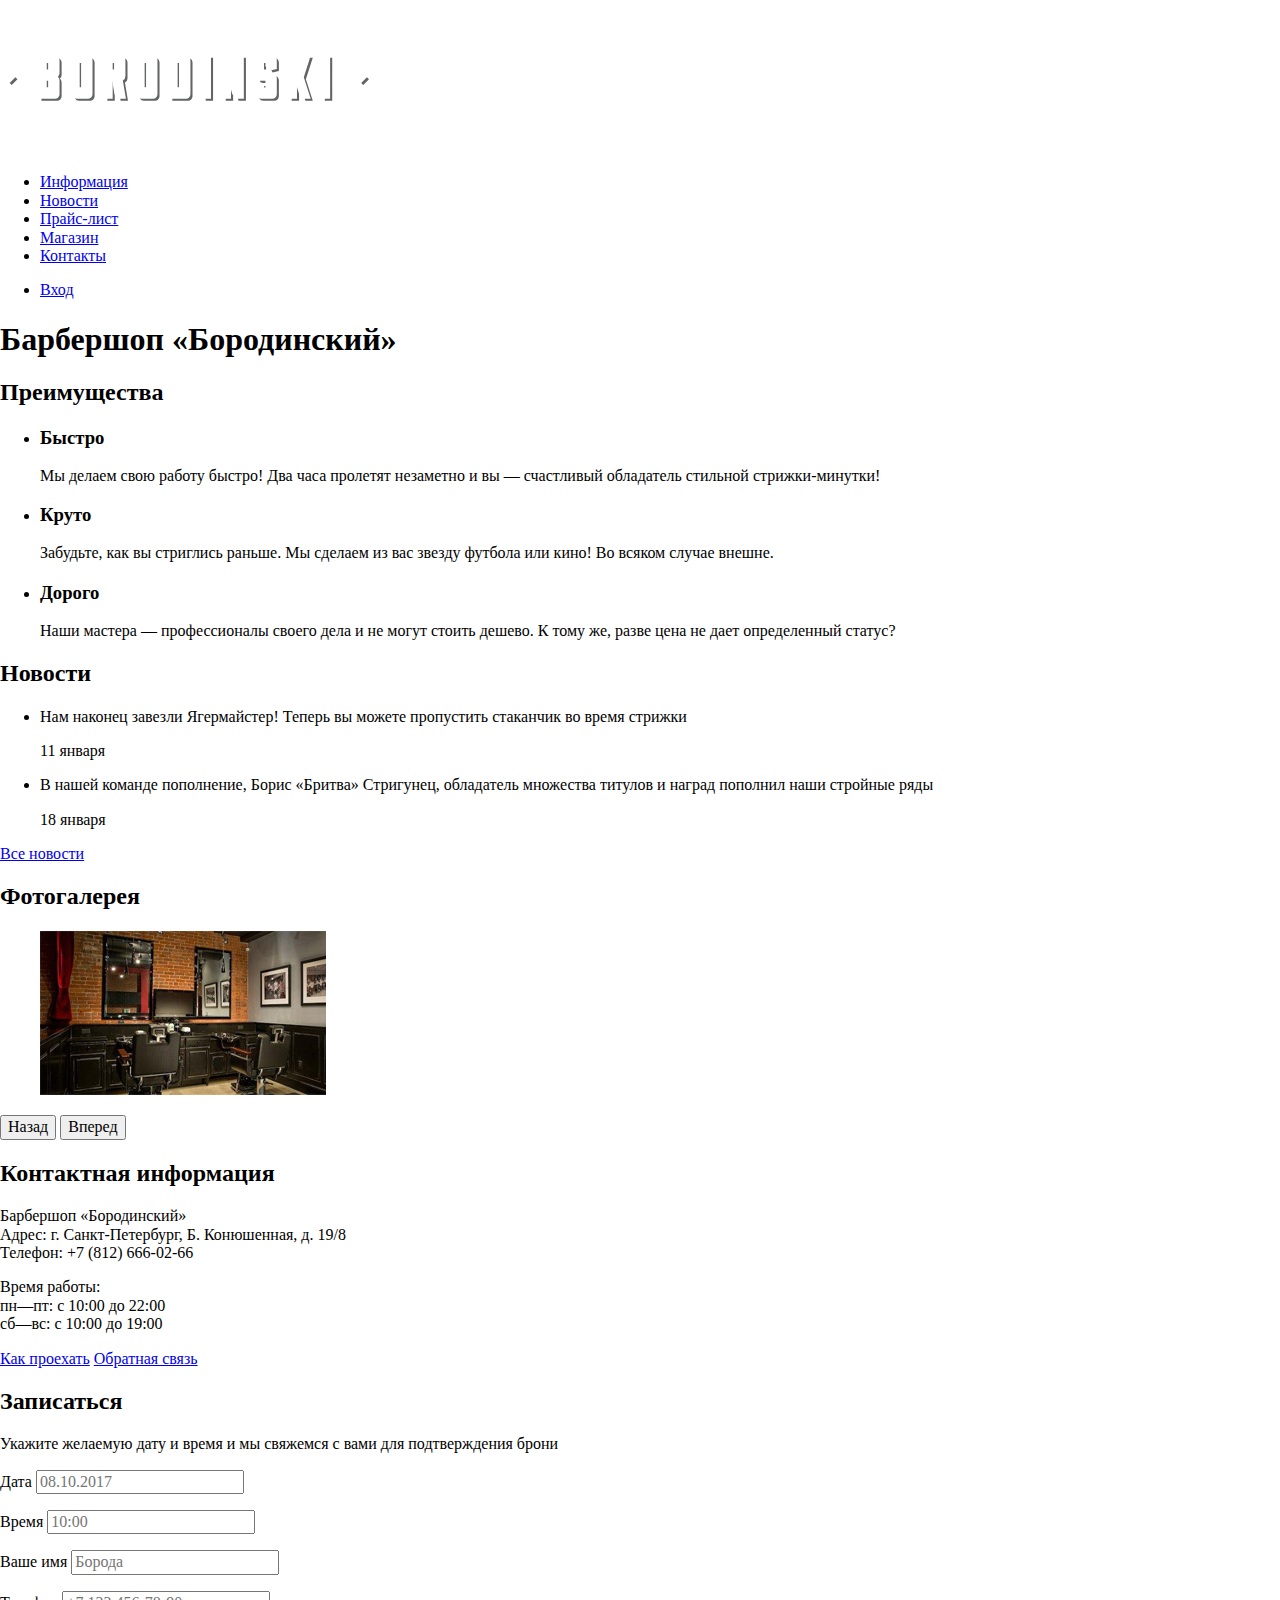
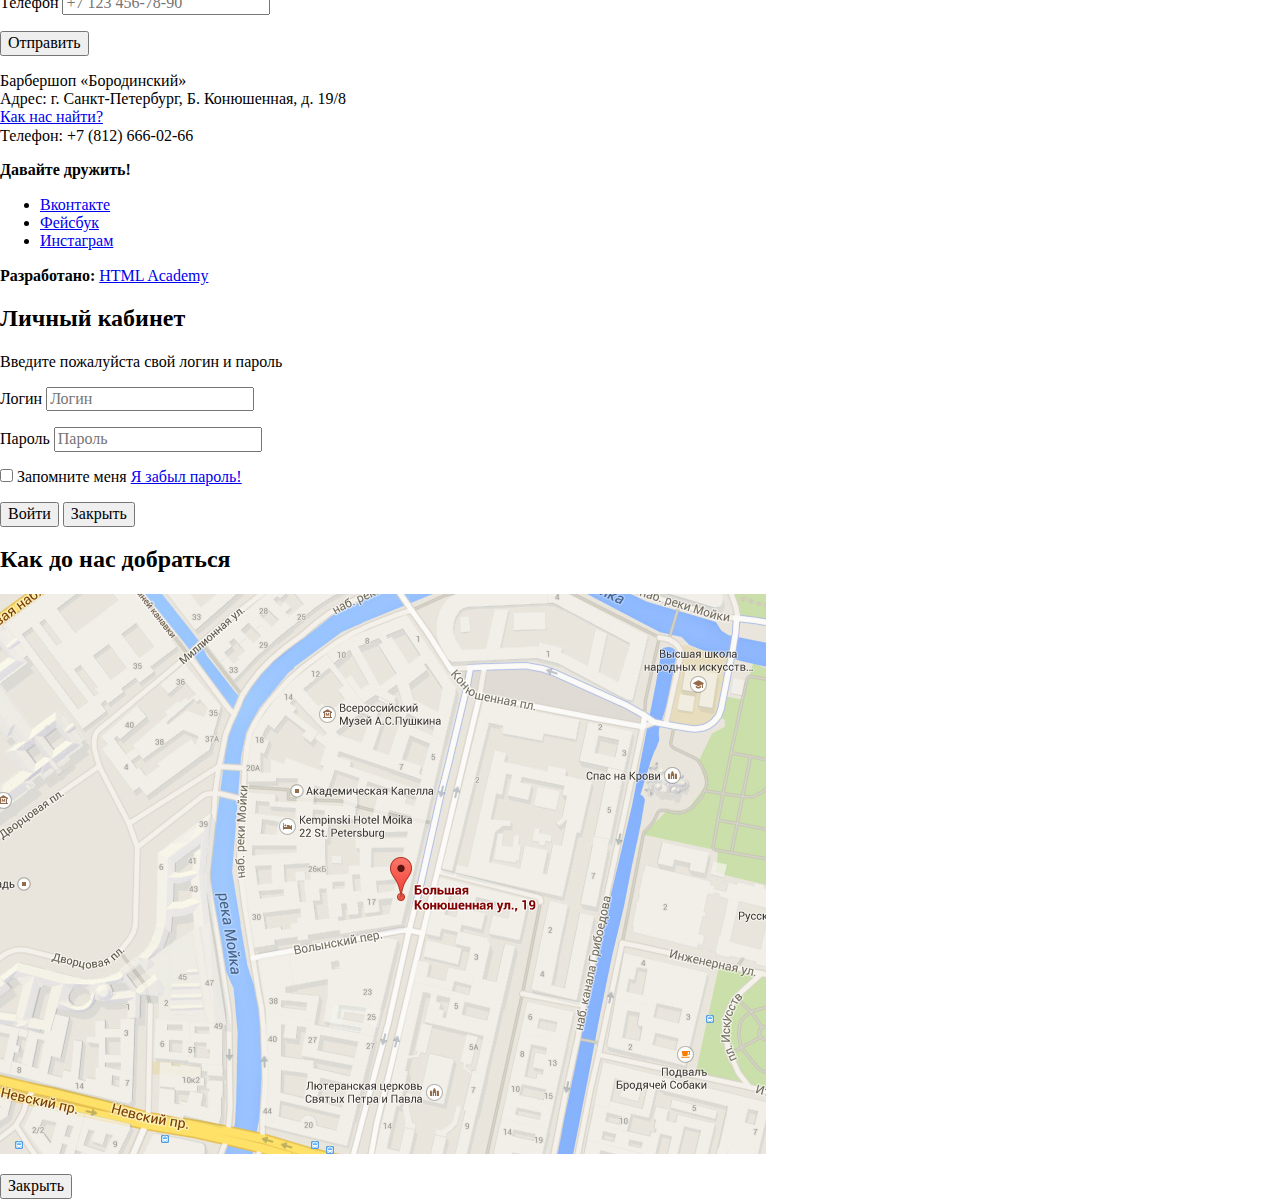
==== index.html @ dc95f562 "подключила стили" ====
<!DOCTYPE html>
<html lang="ru">
  <head>
    <meta charset="utf-8">
    <link href="https://fonts.googleapis.com/css?family=PT+Sans+Narrow:400,700&amp;subset=cyrillic" rel="stylesheet">
    <title>Барбершоп «Бородинский»</title>
    <link href="css/normalize.css" rel="stylesheet">
    <link href="css/style.css" rel="stylesheet">
  </head>
  <body>
		<header class="main-header">
			<a><img src="img/index-logo.svg" width="369" height="153" alt="Барбершоп «Бородинский»"></a>
			<nav class="main-navigation">
				<ul class="main-menu">
					<li><a href="#">Информация</a></li>
					<li><a href="#">Новости</a></li>
					<li><a href="#">Прайс-лист</a></li>
					<li><a href="#">Магазин</a></li>
					<li><a href="#">Контакты</a></li>
				</ul>
				<ul class="user-navigation">
					<li class="login-link"><a class="login-link" href="login.html" title="Войти в личный кабинет">Вход</a></li>
				</ul>
			</nav>
		</header>

		<main class="container">
			
			<h1 class="visually-hidden">Барбершоп «Бородинский»</h1>

			<section class="features">
				<h2 class="visually-hidden">Преимущества</h2>
				<ul class="features-list">
					<li class="feature-item">
						<h3>Быстро</h3> 
						<p>Мы делаем свою работу быстро! Два часа пролетят незаметно и вы — счастливый обладатель стильной стрижки-минутки!</p>
					</li>
					<li class="feature-item">
						<h3>Круто</h3>
						<p>Забудьте, как вы стриглись раньше. Мы сделаем из вас звезду футбола или кино! Во всяком случае внешне.</p>
					</li>
					<li class="feature-item">
						<h3>Дорого</h3>
						<p>Наши мастера — профессионалы своего дела и не могут стоить дешево. К тому же, разве цена не дает определенный статус?</p>
					</li>
				</ul>
			</section>

			<section class="news">
				<h2>Новости</h2>
				<ul class="news-list">
					<li class="new-item">
						<p>Нам наконец завезли Ягермайстер! Теперь вы можете пропустить стаканчик во время стрижки</p>
						<time datetime="2016-01-11">11 января</time>
					</li>
					<li class="new-item">
						<p>В нашей команде пополнение, Борис «Бритва» Стригунец, обладатель множества титулов и наград пополнил наши стройные ряды</p>
						<time datetime="2016-01-18">18 января</time>
					</li>
				</ul>
				<a href="#" class="btn">Все новости</a>
			</section>

			<section class="galleru">
				<h2>Фотогалерея</h2>
				<figure class="galleru-content">
					<a href="#"><img src="img/gallery-1.jpg" width="286" height="164" alt="Интерьер"></a>
				</figure>
				<button class="btn galleru-btn galleru-btn-back">Назад</button>
				<button class="btn galleru-btn galleru-btn-next">Вперед</button>
			</section>

			<section class="contacts">
				<h2>Контактная информация</h2>
				<p>
					Барбершоп «Бородинский»<br>
           Адрес: г. Санкт-Петербург, Б. Конюшенная, д. 19/8<br>
           Телефон: +7 (812) 666-02-66
         </p>
         <p>
         	Время работы:<br>
          пн—пт: с 10:00 до 22:00<br>
          сб—вс: с 10:00 до 19:00
        </p>
        <a class="btn" href="#">Как проехать</a>
        <a class="btn" href="#">Обратная связь</a>
			</section>

			<section class="appointment">
				<h2>Записаться</h2>
				<p class="appointment-info">Укажите желаемую дату и время и мы свяжемся с вами для подтверждения брони</p>
				<form class="appointment-form" action="https://echo.htmlacademy.ru" method="post">
					<p class="appointment-item">
						<label>
							Дата
							<input type="text" name="date" value="" placeholder="08.10.2017">
						</label>
					</p>
					<p class="appointment-item">
						<label>
							Время
							<input type="text" name="time" value="" placeholder="10:00">
						</label>
					</p>
					<p class="appointment-item">
						<label>
							Ваше имя
							<input type="text" name="fullname" value="" placeholder="Борода">
						</label>
					</p>
					<p class="appointment-item">
						<label>
							Телефон
							<input type="tel" name="phone" value="" placeholder="+7 123 456-78-90">
						</label>
					</p>
					<button class="btn" type="submit">Отправить</button>
				</form>
			</section>
		</main>

		<footer class="main-footer">
			<p class="footer-contacts">
        Барбершоп «Бородинский»<br>
        Адрес: г. Санкт-Петербург, Б. Конюшенная, д. 19/8<br>
        <a href="#">Как нас найти?</a><br>
        Телефон: +7 (812) 666-02-66
      </p>
      <div class="footer-social">
        <b>Давайте дружить!</b>
        <ul>
          <li><a class="social-button" href="#">Вконтакте</a></li>
          <li><a class="social-button" href="#">Фейсбук</a></li>
          <li><a class="social-button" href="#">Инстаграм</a></li>
        </ul>
      </div>
      <p class="footer-copyright">
        <b>Разработано:</b> 
        <a class="button" href="https://htmlacademy.ru">HTML Academy</a>
      </p>
		</footer>

		<section class="modal modal-login">
			<h2>Личный кабинет</h2>
	      	<p>Введите пожалуйста свой логин и пароль</p>
	      	<form class="login-form" action="https://echo.htmlacademy.ru" method="post">
		      	<p>
			      	<label class="visually-hidden">
			      		Логин
			      		<input class="login-icon-user" type="text" name="login" placeholder="Логин">
			      	</label>
		      	</p>
		      	<p>
			      	<label class="visually-hidden">
			      		Пароль
			      		<input class="login-icon-password" type="password" name="password" placeholder="Пароль">
			      	</label>
			    </p>
			    <p class="login-password-info">
			      	<label>
			      		<input class="visually-hidden" type="checkbox" name="remember">
			      		<span class="checkbox-indicator"></span>
			      		Запомните меня
			      	</label>
				   	<a class="restore" href="#" title="Восстанить пароль">Я забыл пароль!</a>
			   </p>
		      	<button type="submit" class="btn">Войти</button>
		      	<button class="modal-close" type="button">Закрыть</button>
	      	</form>
		</section>

		<section class="modal modal-map">
      		<h2 class="visually-hidden">Как до нас добраться</h2>
      		<p>
      			<img src="img/map.jpg" width="766" height="560" alt="Мы находимся по адресу г. Санкт-Петербург, ул. Большая Конюшенная, д. 19/8">
  			</p>
      		<button type="button" class="modal-close">Закрыть</button>
    	</section>

  	</body>
</html>
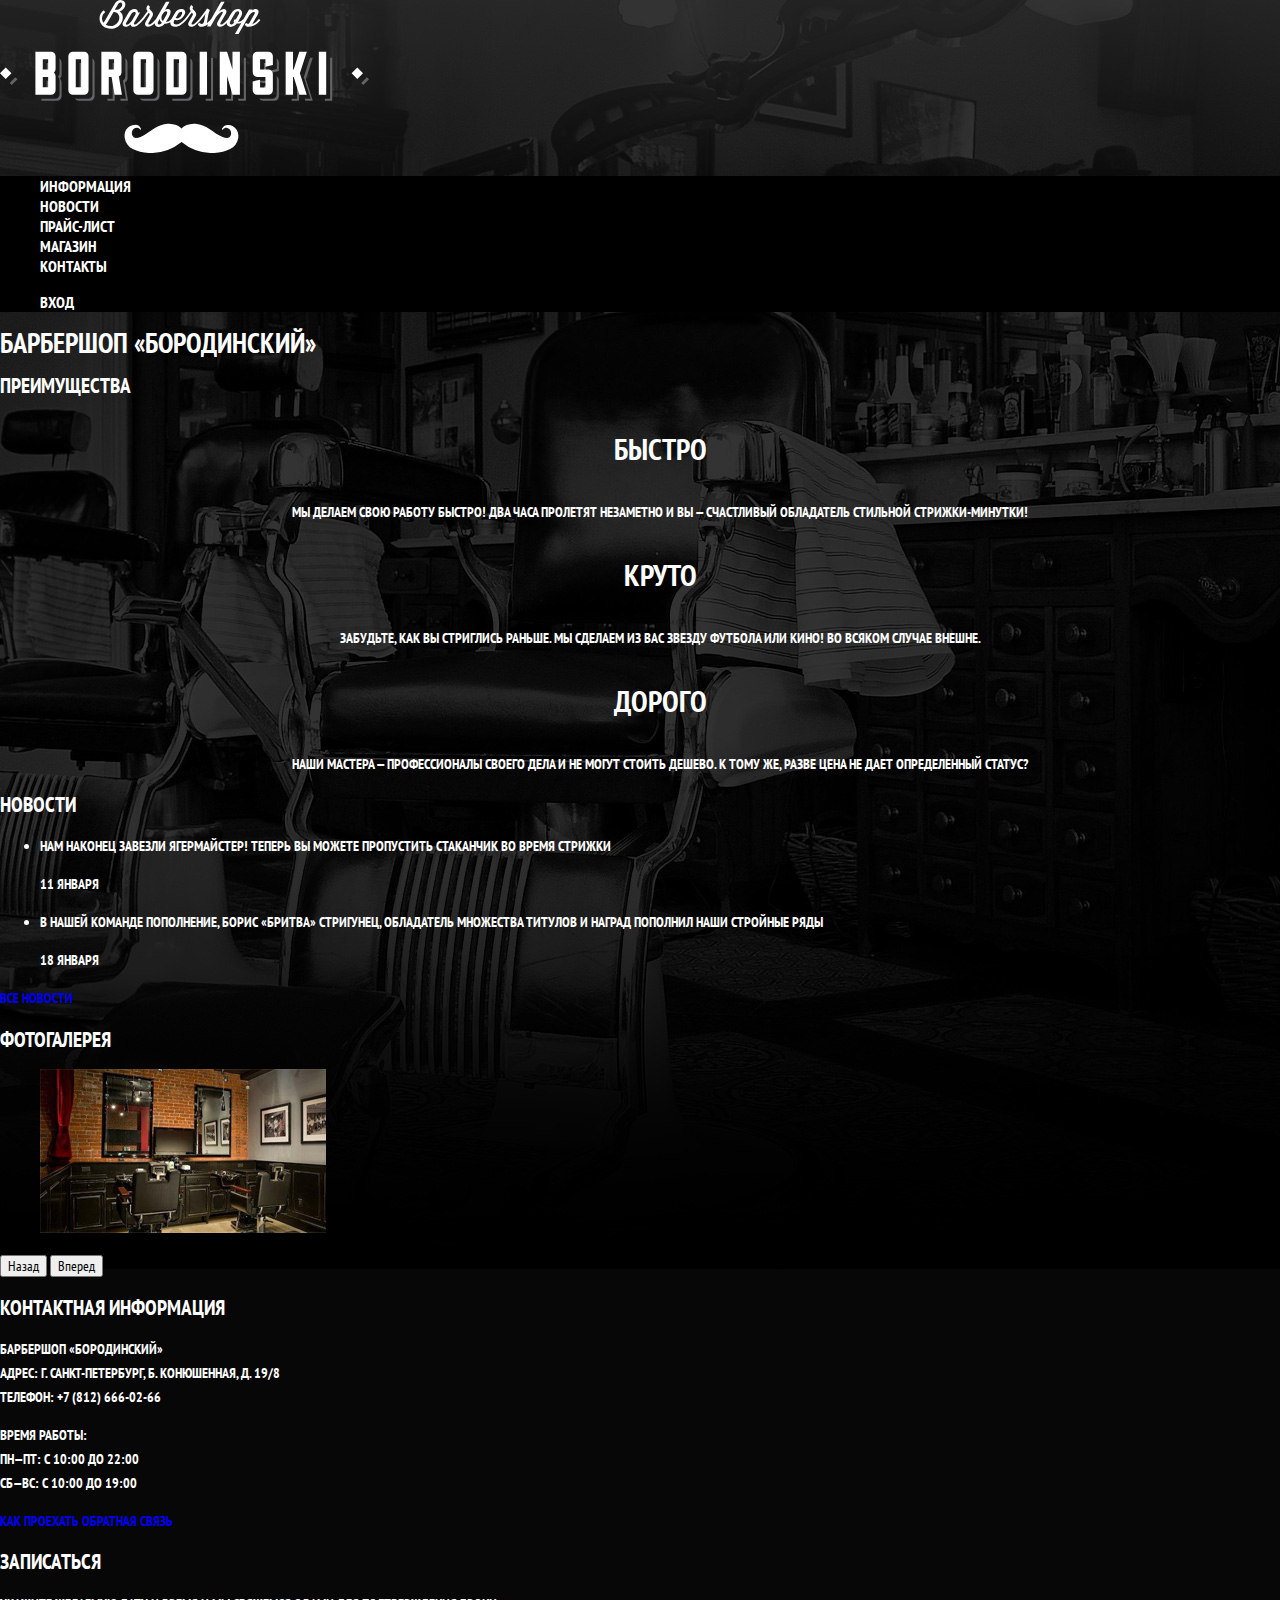
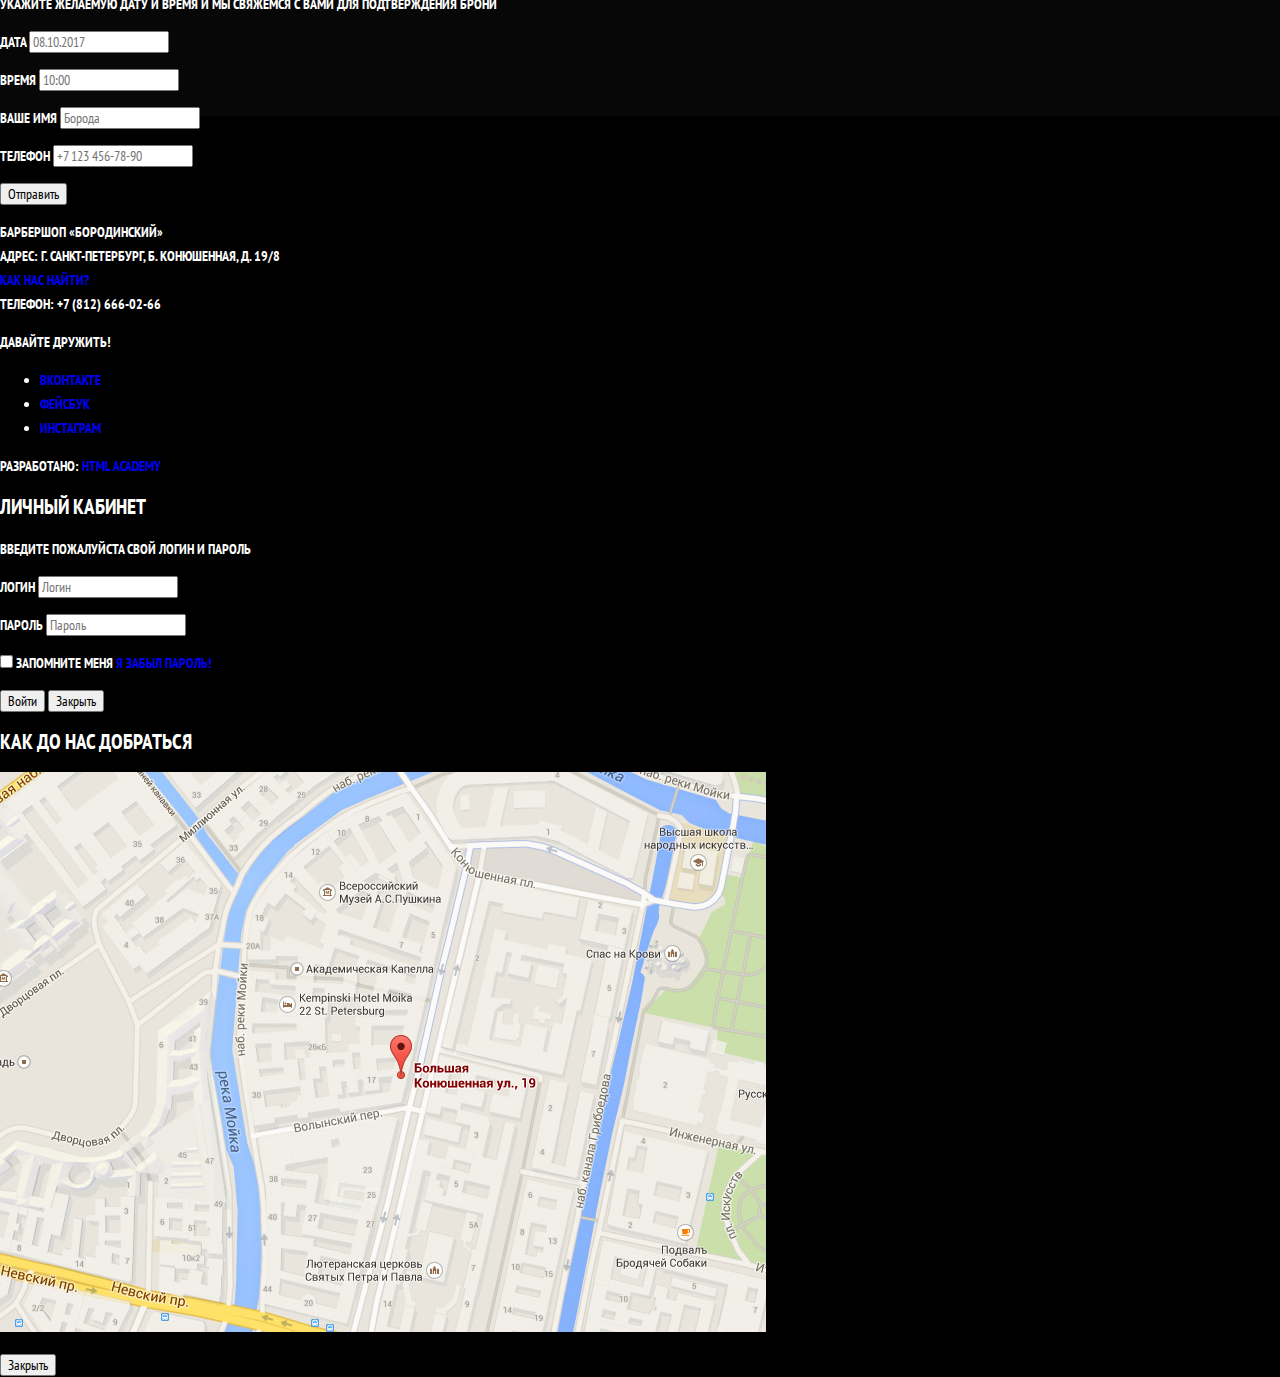
==== commit ec1b3684: "объединила блоки на главной" ====
--- a/index.html
+++ b/index.html
@@ -46,77 +46,86 @@
 				</ul>
 			</section>
 
-			<section class="news">
-				<h2>Новости</h2>
-				<ul class="news-list">
-					<li class="new-item">
-						<p>Нам наконец завезли Ягермайстер! Теперь вы можете пропустить стаканчик во время стрижки</p>
-						<time datetime="2016-01-11">11 января</time>
-					</li>
-					<li class="new-item">
-						<p>В нашей команде пополнение, Борис «Бритва» Стригунец, обладатель множества титулов и наград пополнил наши стройные ряды</p>
-						<time datetime="2016-01-18">18 января</time>
-					</li>
-				</ul>
-				<a href="#" class="btn">Все новости</a>
-			</section>
+      <div class="index-columns">
 
-			<section class="galleru">
-				<h2>Фотогалерея</h2>
-				<figure class="galleru-content">
-					<a href="#"><img src="img/gallery-1.jpg" width="286" height="164" alt="Интерьер"></a>
-				</figure>
-				<button class="btn galleru-btn galleru-btn-back">Назад</button>
-				<button class="btn galleru-btn galleru-btn-next">Вперед</button>
-			</section>
+        <section class="news">
+          <h2>Новости</h2>
+          <ul class="news-list">
+            <li class="new-item">
+              <p>Нам наконец завезли Ягермайстер! Теперь вы можете пропустить стаканчик во время стрижки</p>
+              <time datetime="2016-01-11">11 января</time>
+            </li>
+            <li class="new-item">
+              <p>В нашей команде пополнение, Борис «Бритва» Стригунец, обладатель множества титулов и наград пополнил наши стройные ряды</p>
+              <time datetime="2016-01-18">18 января</time>
+            </li>
+          </ul>
+          <a href="#" class="btn">Все новости</a>
+        </section>
 
-			<section class="contacts">
-				<h2>Контактная информация</h2>
-				<p>
-					Барбершоп «Бородинский»<br>
-           Адрес: г. Санкт-Петербург, Б. Конюшенная, д. 19/8<br>
-           Телефон: +7 (812) 666-02-66
-         </p>
-         <p>
-         	Время работы:<br>
-          пн—пт: с 10:00 до 22:00<br>
-          сб—вс: с 10:00 до 19:00
-        </p>
-        <a class="btn" href="#">Как проехать</a>
-        <a class="btn" href="#">Обратная связь</a>
-			</section>
+        <section class="galleru">
+          <h2>Фотогалерея</h2>
+          <figure class="galleru-content">
+            <a href="#"><img src="img/gallery-1.jpg" width="286" height="164" alt="Интерьер"></a>
+          </figure>
+          <button class="btn galleru-btn galleru-btn-back">Назад</button>
+          <button class="btn galleru-btn galleru-btn-next">Вперед</button>
+        </section>
 
-			<section class="appointment">
-				<h2>Записаться</h2>
-				<p class="appointment-info">Укажите желаемую дату и время и мы свяжемся с вами для подтверждения брони</p>
-				<form class="appointment-form" action="https://echo.htmlacademy.ru" method="post">
-					<p class="appointment-item">
-						<label>
-							Дата
-							<input type="text" name="date" value="" placeholder="08.10.2017">
-						</label>
-					</p>
-					<p class="appointment-item">
-						<label>
-							Время
-							<input type="text" name="time" value="" placeholder="10:00">
-						</label>
-					</p>
-					<p class="appointment-item">
-						<label>
-							Ваше имя
-							<input type="text" name="fullname" value="" placeholder="Борода">
-						</label>
-					</p>
-					<p class="appointment-item">
-						<label>
-							Телефон
-							<input type="tel" name="phone" value="" placeholder="+7 123 456-78-90">
-						</label>
-					</p>
-					<button class="btn" type="submit">Отправить</button>
-				</form>
-			</section>
+      </div>
+
+      <div class="index-columns">
+
+        <section class="contacts">
+          <h2>Контактная информация</h2>
+          <p>
+            Барбершоп «Бородинский»<br>
+             Адрес: г. Санкт-Петербург, Б. Конюшенная, д. 19/8<br>
+             Телефон: +7 (812) 666-02-66
+           </p>
+           <p>
+            Время работы:<br>
+            пн—пт: с 10:00 до 22:00<br>
+            сб—вс: с 10:00 до 19:00
+          </p>
+          <a class="btn" href="#">Как проехать</a>
+          <a class="btn" href="#">Обратная связь</a>
+        </section>
+
+        <section class="appointment">
+          <h2>Записаться</h2>
+          <p class="appointment-info">Укажите желаемую дату и время и мы свяжемся с вами для подтверждения брони</p>
+          <form class="appointment-form" action="https://echo.htmlacademy.ru" method="post">
+            <p class="appointment-item">
+              <label>
+                Дата
+                <input type="text" name="date" value="" placeholder="08.10.2017">
+              </label>
+            </p>
+            <p class="appointment-item">
+              <label>
+                Время
+                <input type="text" name="time" value="" placeholder="10:00">
+              </label>
+            </p>
+            <p class="appointment-item">
+              <label>
+                Ваше имя
+                <input type="text" name="fullname" value="" placeholder="Борода">
+              </label>
+            </p>
+            <p class="appointment-item">
+              <label>
+                Телефон
+                <input type="tel" name="phone" value="" placeholder="+7 123 456-78-90">
+              </label>
+            </p>
+            <button class="btn" type="submit">Отправить</button>
+          </form>
+        </section>
+
+      </div>
+
 		</main>
 
 		<footer class="main-footer">
--- a/css/style.css
+++ b/css/style.css
@@ -0,0 +1,55 @@
+body {
+  padding: 0;
+  margin: 0;
+
+  font-family: "PT Sans Narrow", Arial, sans-serif;
+  font-size: 14px;
+  line-height: 24px;
+  font-weight: bold;
+  color: #ffffff;
+  text-transform: uppercase;
+
+  background-color: #000000;
+  background-image: url("../img/bg.jpg");
+  background-position: top center;
+  background-repeat: no-repeat;
+}
+
+a {
+  text-decoration: none;
+}
+
+.main-navigation {
+  color: #ffffff;
+  font-size: 16px;
+  line-height: 20px;
+
+  background-color: #000000;
+}
+
+.main-navigation a {
+  color: #ffffff;
+}
+
+.main-navigation a:hover,
+.main-navigation a:focus {
+  background-color: #242424;
+}
+
+.main-menu,
+.user-navigation {
+  list-style: none;
+}
+
+.features-list {
+  list-style: none;
+}
+
+.feature-item h3 {
+  font-size: 30px;
+  line-height: 42px;
+}
+
+.feature-item {
+  text-align: center;
+}
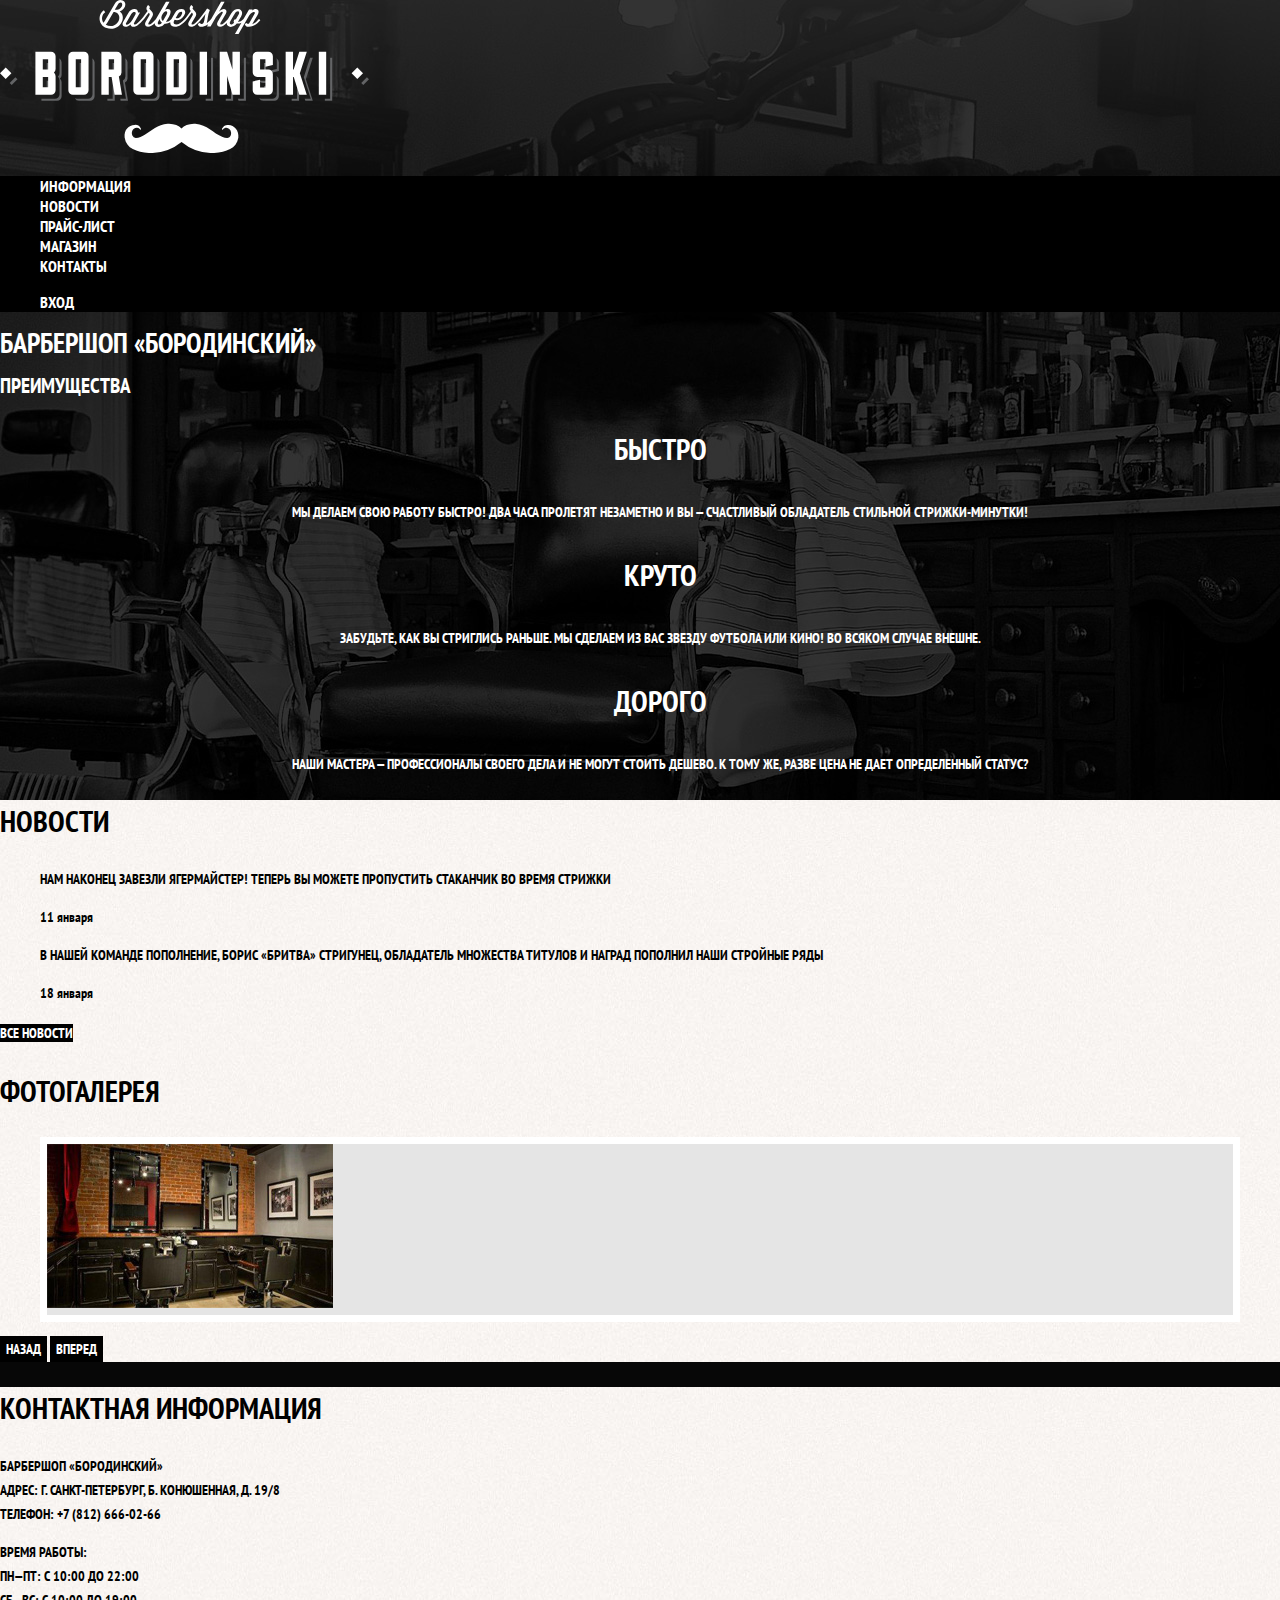
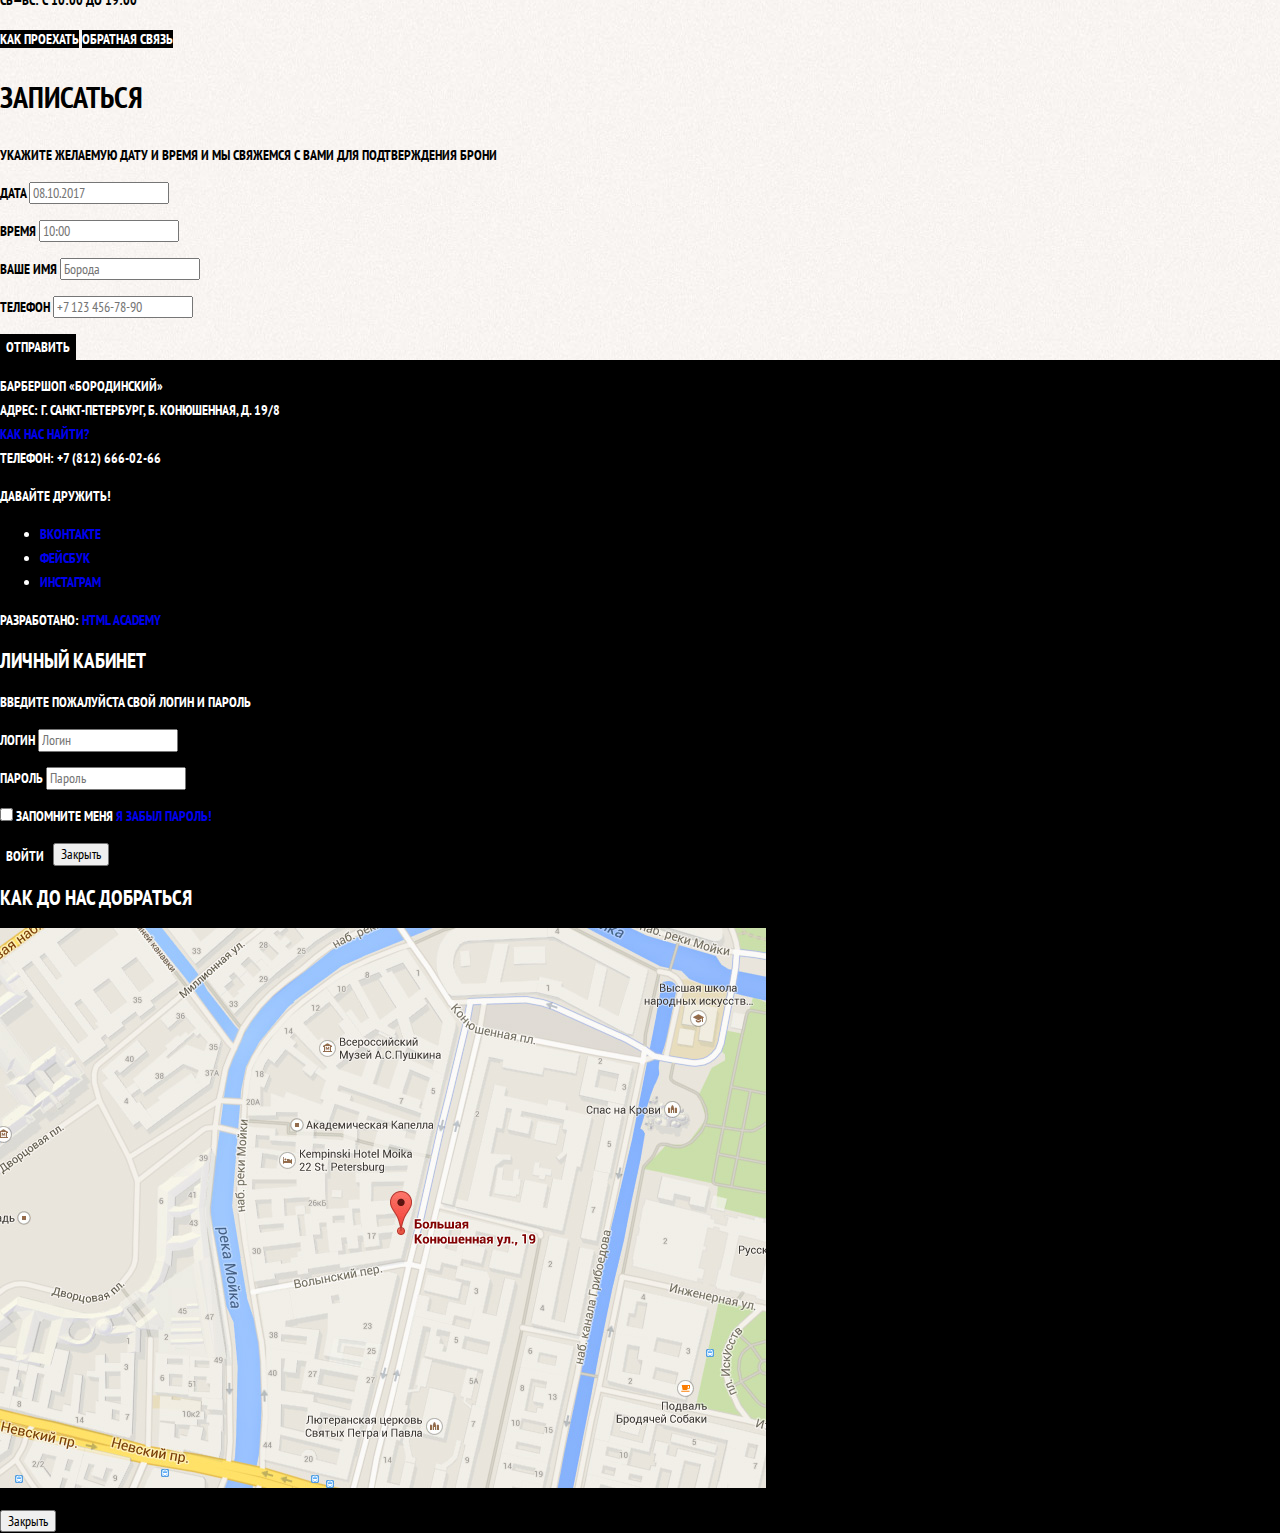
==== commit 1fdf6f97: "синтаксическая ошибка в классе" ====
--- a/index.html
+++ b/index.html
@@ -63,13 +63,13 @@
           <a href="#" class="btn">Все новости</a>
         </section>
 
-        <section class="galleru">
+        <section class="gallery">
           <h2>Фотогалерея</h2>
-          <figure class="galleru-content">
+          <figure class="gallery-content">
             <a href="#"><img src="img/gallery-1.jpg" width="286" height="164" alt="Интерьер"></a>
           </figure>
-          <button class="btn galleru-btn galleru-btn-back">Назад</button>
-          <button class="btn galleru-btn galleru-btn-next">Вперед</button>
+          <button class="btn gallery-btn gallery-btn-back">Назад</button>
+          <button class="btn gallery-btn gallery-btn-next">Вперед</button>
         </section>
 
       </div>
--- a/css/style.css
+++ b/css/style.css
@@ -53,3 +53,47 @@
 .feature-item {
   text-align: center;
 }
+
+.index-columns {
+  color: #000000;
+
+  background-color: #f8f5f2;
+  background-image: url("../img/bg-column.jpg");
+  background-position: 0 0;
+  background-repeat: repeat;
+}
+
+.index-columns h2 {
+  font-size: 30px;
+  line-height: 42px;
+}
+.news-list {
+  list-style: none;
+}
+
+.new-item time {
+  text-transform: none;
+}
+
+.gallery-content {
+  background-color: #e5e5e5;
+  border: 7px solid #ffffff;
+}
+
+.btn {
+  font: inherit;
+
+  text-align: center;
+  vertical-align: middle;
+  text-transform: uppercase;
+  color: #ffffff;
+
+  background-color: #000000;
+  border: none;
+}
+
+.btn:hover,
+.btn:focus,
+.btn:active {
+  background-color: #663d15;
+}
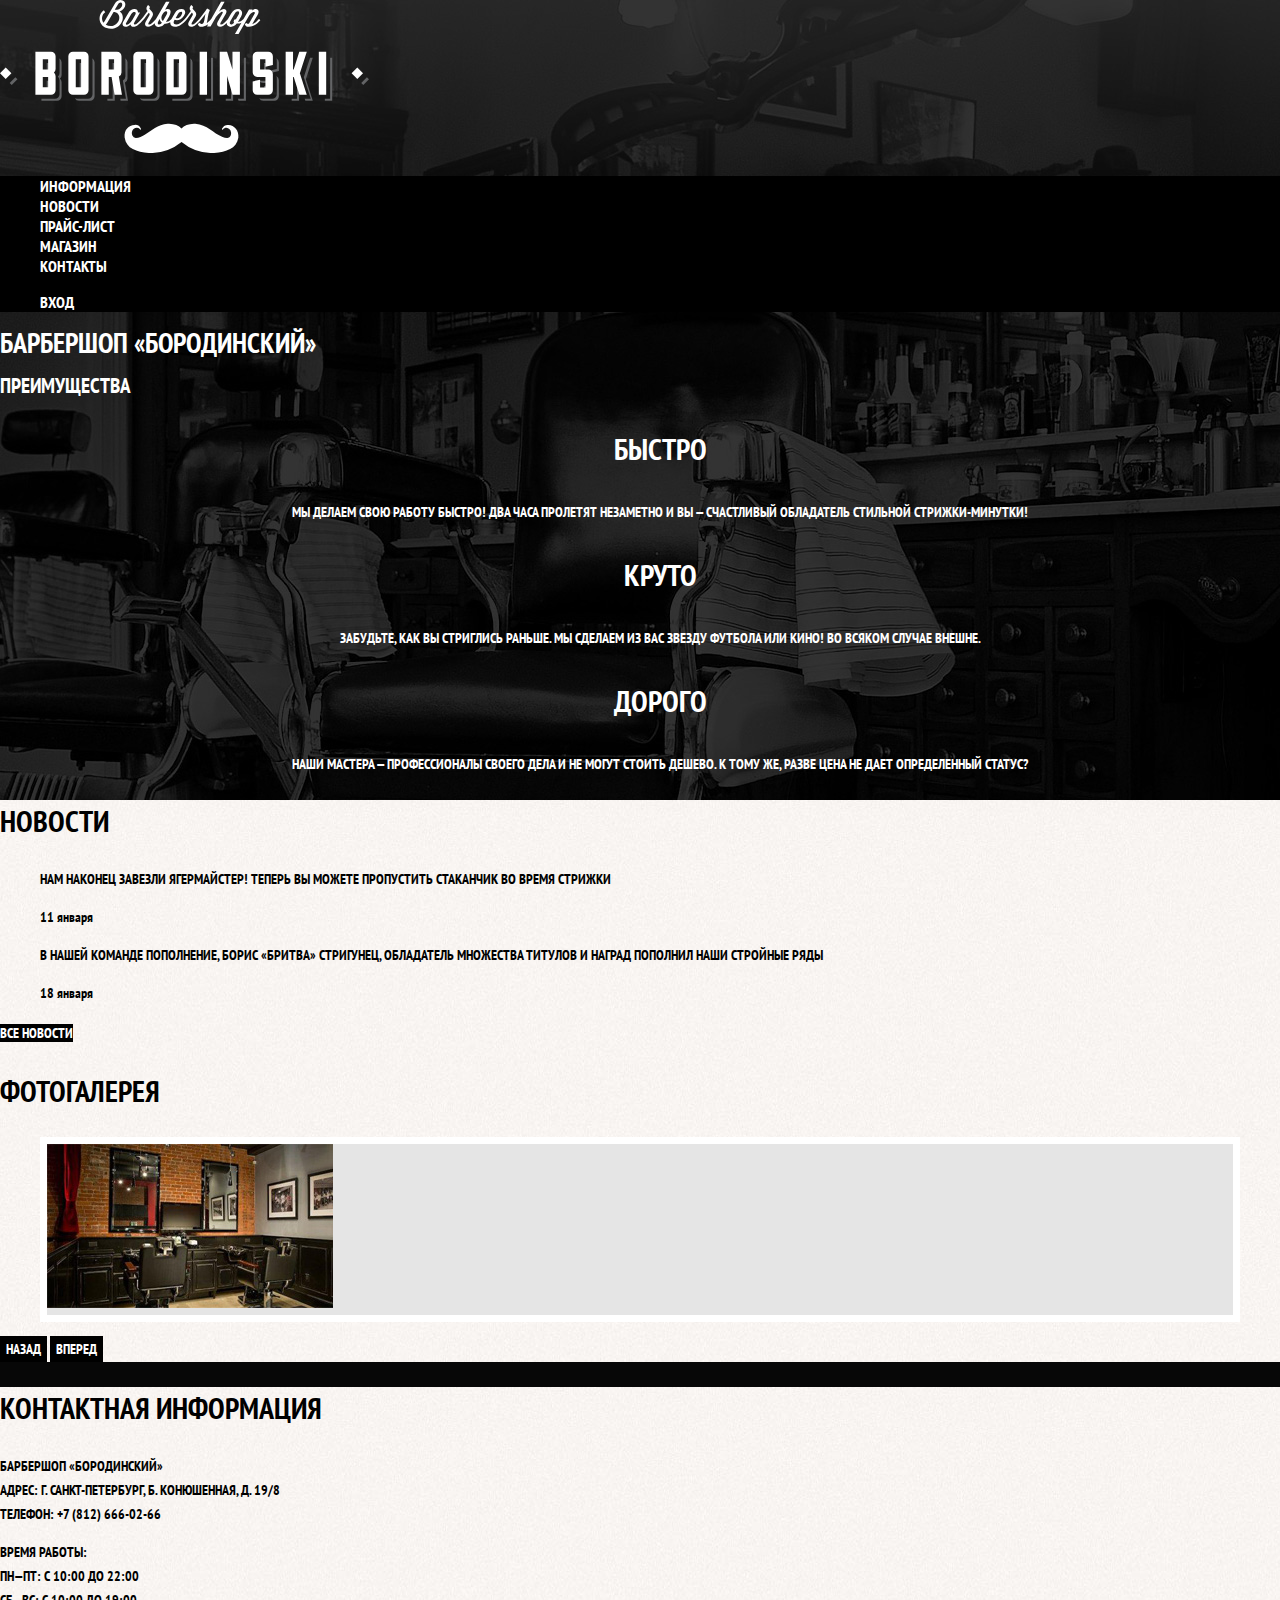
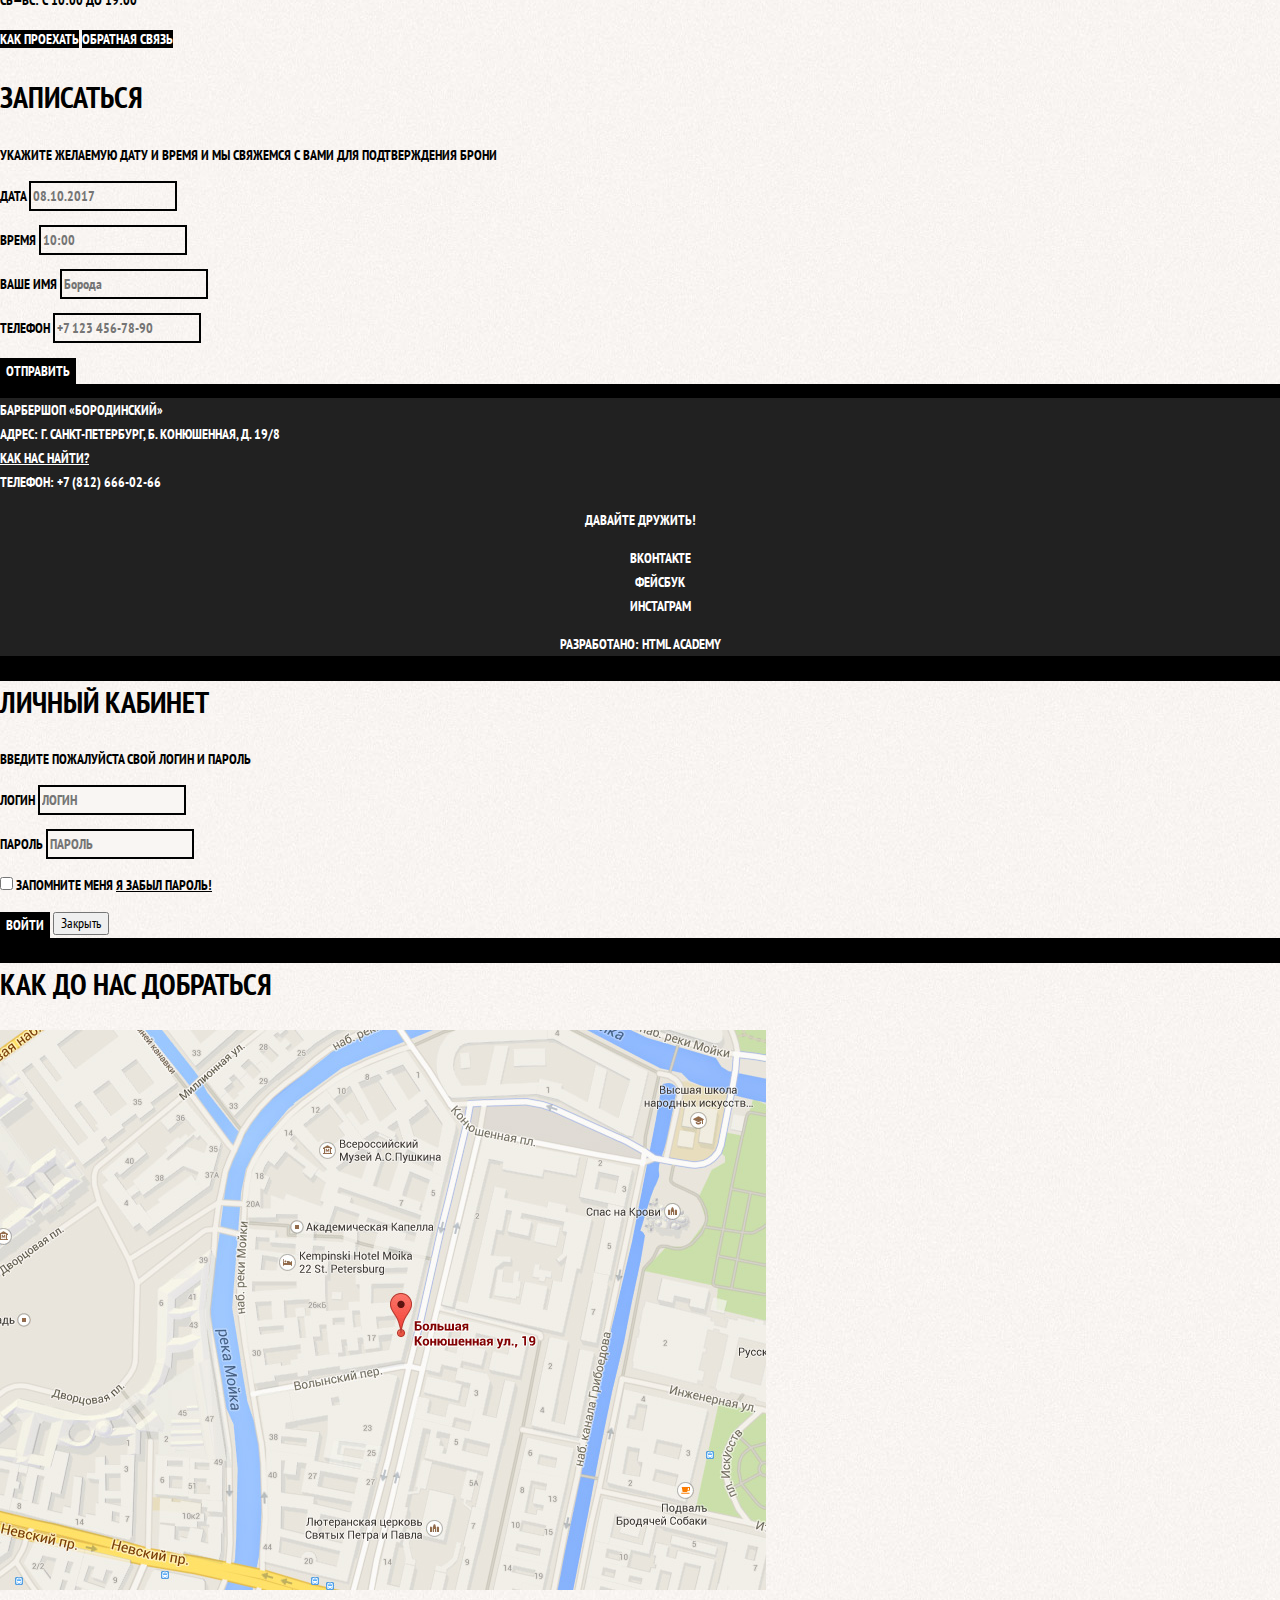
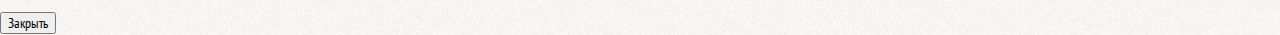
==== commit 134430f0: "сделала все остальное. Все равно эти комиты никому не нужны" ====
--- a/index.html
+++ b/index.html
@@ -166,7 +166,7 @@
 			      	</label>
 			    </p>
 			    <p class="login-password-info">
-			      	<label>
+			      	<label class="login-checkbox">
 			      		<input class="visually-hidden" type="checkbox" name="remember">
 			      		<span class="checkbox-indicator"></span>
 			      		Запомните меня
--- a/css/style.css
+++ b/css/style.css
@@ -97,3 +97,103 @@
 .btn:active {
   background-color: #663d15;
 }
+
+.appointment-item input {
+  font: inherit;
+
+  background-color: transparent;
+  border: 2px solid #000101;
+}
+
+.appointment-item input:focus {
+  border-color: #663d15 ;
+}
+
+.main-footer {
+  color: #ffffff;
+
+  background-color: #212121;
+  background-image: url("../img/bg-footer.jpg");
+  background-position: 0 0;
+  background-repeat: repeat ;
+}
+
+.footer-contacts a {
+  color: #ffffff;
+  text-decoration: underline;
+}
+
+.footer-contacts a:hover,
+.footer-contacts a:focus {
+  text-decoration: none;
+}
+
+.footer-social {
+  text-align: center;
+}
+
+.footer-social ul {
+  list-style: none;
+}
+
+.social-button {
+  color: #ffffff;
+}
+
+.footer-copyright {
+  text-align: center;
+}
+
+.footer-copyright .button {
+  color: #ffffff;
+}
+
+.footer-copyright .button:hover,
+.footer-copyright .button:focus {
+  color: #000000;
+
+  background-color: #ffffff;
+}
+
+.modal {
+  color: #000000;
+
+  background-color: #f8f5f2;
+  background-image: url("../img/bg-column.jpg");
+  background-position: 0 0;
+  background-repeat: repeat;
+}
+
+.modal h2 {
+  font-size: 30px;
+  line-height: 42px;
+}
+
+.modal-login input[type="text"],
+.modal-login input[type="password"] {
+  font: inherit;
+  color: #000000;
+  text-transform: uppercase;
+
+  background-color: #f9f6f3;
+  border: 2px solid #000101;
+}
+
+.modal-login input:focus {
+  border-color: #663d15;
+}
+
+.login-checkbox:hover,
+.login-checkbox:focus {
+  color: #663d15;
+}
+
+.restore {
+  color: #000000;
+  text-decoration: underline;
+}
+
+.restore:hover,
+.restore:focus {
+  text-decoration: none;
+}
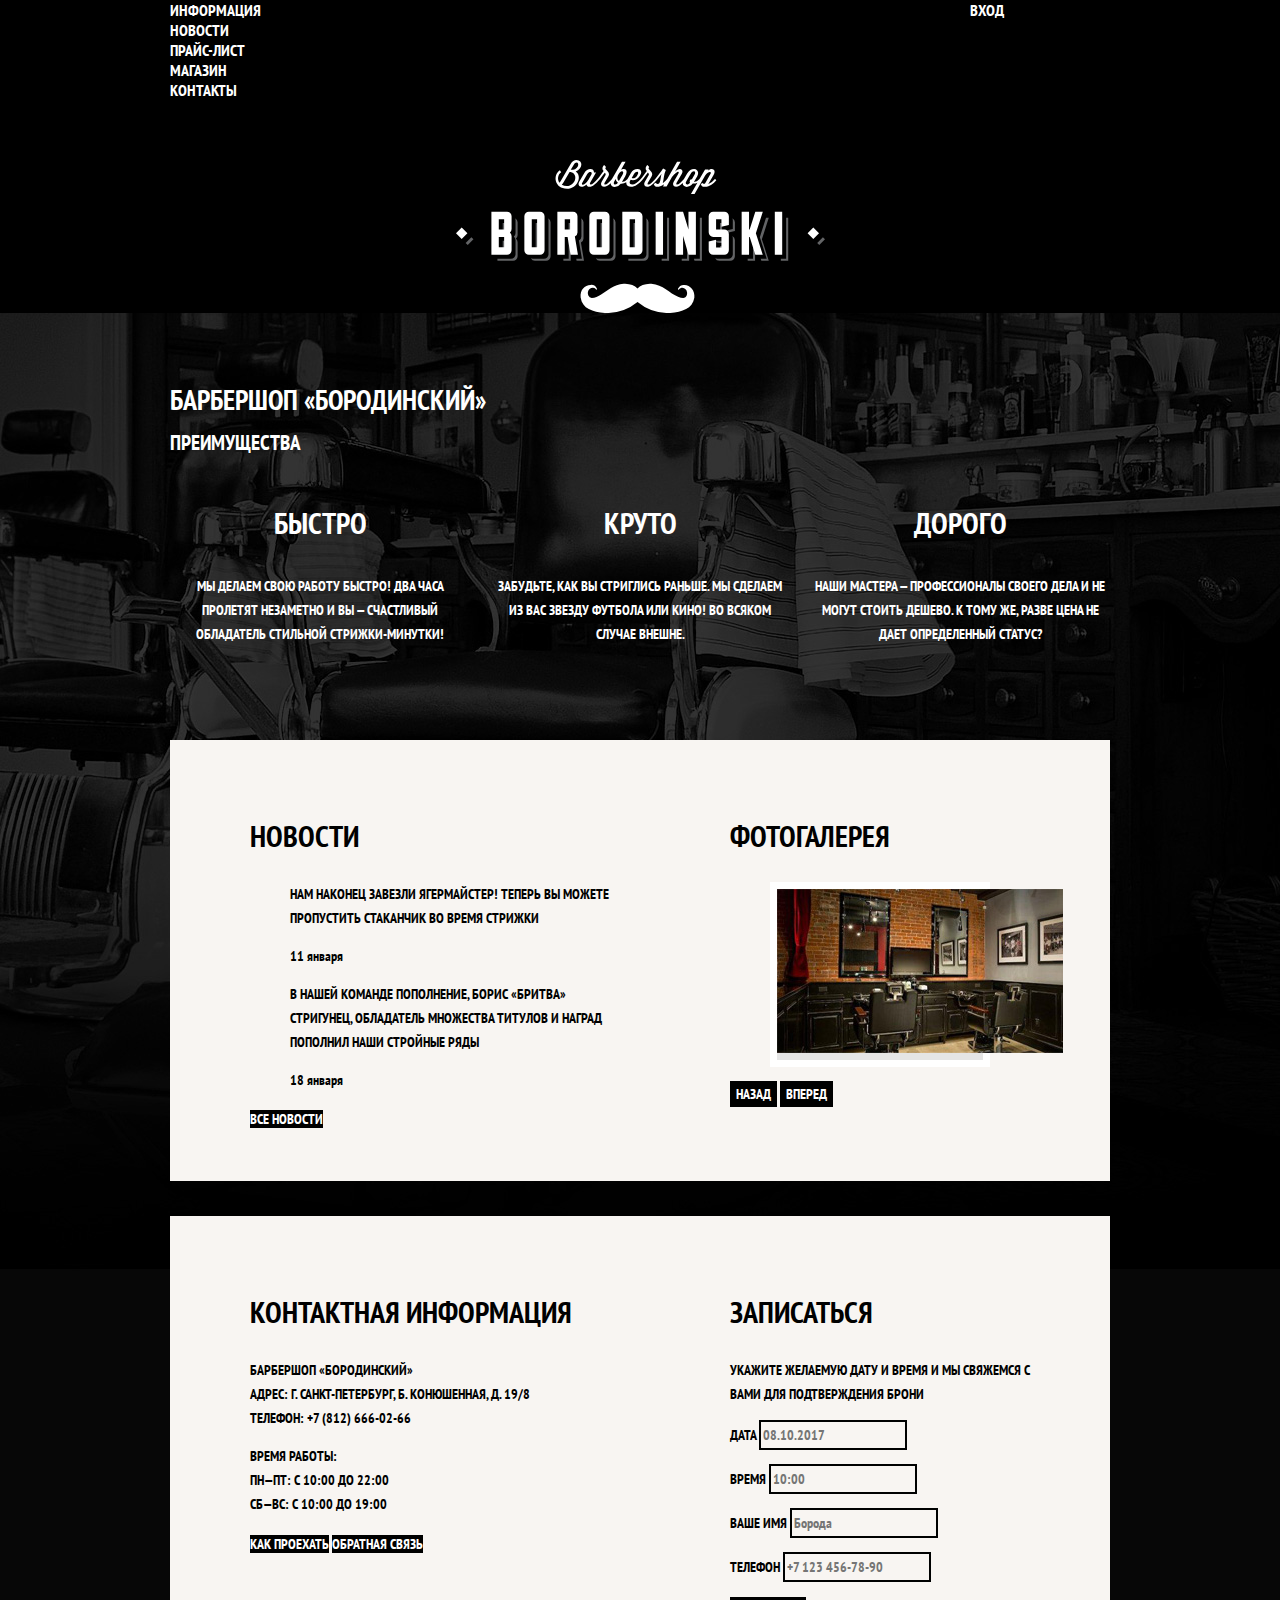
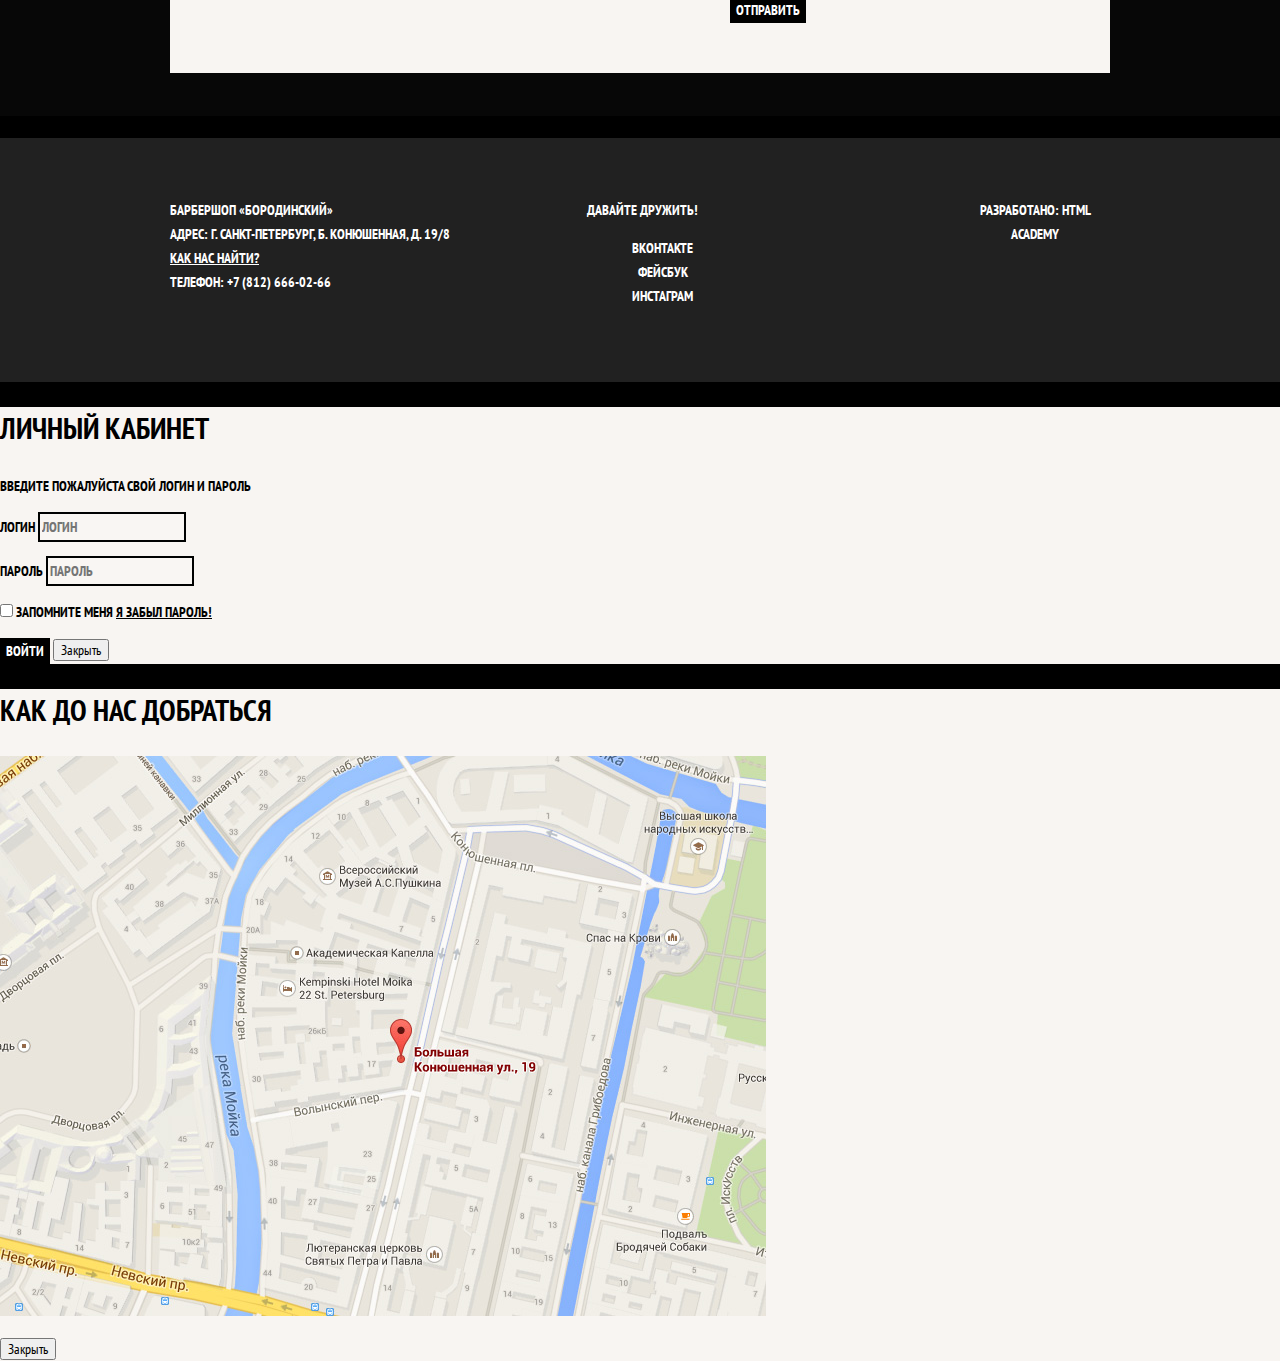
==== commit a7357f1f: "разметка крупных блоков главной барбершопа" ====
--- a/index.html
+++ b/index.html
@@ -9,18 +9,22 @@
   </head>
   <body>
 		<header class="main-header">
-			<a><img src="img/index-logo.svg" width="369" height="153" alt="Барбершоп «Бородинский»"></a>
 			<nav class="main-navigation">
-				<ul class="main-menu">
-					<li><a href="#">Информация</a></li>
-					<li><a href="#">Новости</a></li>
-					<li><a href="#">Прайс-лист</a></li>
-					<li><a href="#">Магазин</a></li>
-					<li><a href="#">Контакты</a></li>
-				</ul>
-				<ul class="user-navigation">
-					<li class="login-link"><a class="login-link" href="login.html" title="Войти в личный кабинет">Вход</a></li>
-				</ul>
+        <a class="main-header-logo"><img src="img/index-logo.svg" width="369" height="153" alt="Барбершоп «Бородинский»"></a>
+        <div class="main-navigation-wrapper">
+          <div class="container">
+            <ul class="main-menu">
+              <li><a href="#">Информация</a></li>
+              <li><a href="#">Новости</a></li>
+              <li><a href="#">Прайс-лист</a></li>
+              <li><a href="#">Магазин</a></li>
+              <li><a href="#">Контакты</a></li>
+            </ul>
+            <ul class="user-navigation">
+              <li class="login-link"><a class="login-link" href="login.html" title="Войти в личный кабинет">Вход</a></li>
+            </ul>
+          </div>
+        </div>
 			</nav>
 		</header>
 
@@ -129,24 +133,26 @@
 		</main>
 
 		<footer class="main-footer">
-			<p class="footer-contacts">
-        Барбершоп «Бородинский»<br>
-        Адрес: г. Санкт-Петербург, Б. Конюшенная, д. 19/8<br>
-        <a href="#">Как нас найти?</a><br>
-        Телефон: +7 (812) 666-02-66
-      </p>
-      <div class="footer-social">
-        <b>Давайте дружить!</b>
-        <ul>
-          <li><a class="social-button" href="#">Вконтакте</a></li>
-          <li><a class="social-button" href="#">Фейсбук</a></li>
-          <li><a class="social-button" href="#">Инстаграм</a></li>
-        </ul>
+      <div class="container">
+        <p class="footer-contacts">
+          Барбершоп «Бородинский»<br>
+          Адрес: г. Санкт-Петербург, Б. Конюшенная, д. 19/8<br>
+          <a href="#">Как нас найти?</a><br>
+          Телефон: +7 (812) 666-02-66
+        </p>
+        <div class="footer-social">
+          <b>Давайте дружить!</b>
+          <ul>
+            <li><a class="social-button" href="#">Вконтакте</a></li>
+            <li><a class="social-button" href="#">Фейсбук</a></li>
+            <li><a class="social-button" href="#">Инстаграм</a></li>
+          </ul>
+        </div>
+        <p class="footer-copyright">
+          <b>Разработано:</b>
+          <a class="button" href="https://htmlacademy.ru">HTML Academy</a>
+        </p>
       </div>
-      <p class="footer-copyright">
-        <b>Разработано:</b> 
-        <a class="button" href="https://htmlacademy.ru">HTML Academy</a>
-      </p>
 		</footer>
 
 		<section class="modal modal-login">
--- a/css/style.css
+++ b/css/style.css
@@ -15,34 +15,99 @@
   background-repeat: no-repeat;
 }
 
+.html,
+.body {
+  min-width: 1122px;
+  min-height: 1750px;
+}
+
+.inner-page {
+  color: #000000;
+
+  background-color: #f8f5f2;
+  background-image: url("../img/bg-light.jpg");
+  background-position: 0 0;
+  background-repeat: repeat;
+}
+
 a {
   text-decoration: none;
 }
 
+.main-header {
+  margin-bottom: 75px;
+}
+
 .main-navigation {
   color: #ffffff;
   font-size: 16px;
   line-height: 20px;
 
+  display: flex;
+  flex-direction: column;
+  align-items: center;
+
   background-color: #000000;
 }
 
+.main-header-logo {
+  order: 2;
+
+  width: 369px;
+  height: 153px;
+}
+
 .main-navigation a {
   color: #ffffff;
 }
 
-.main-navigation a:hover,
-.main-navigation a:focus {
+.main-navigation-wrapper {
+  width: 100%;
+  margin-bottom: 60px;
+
+background-color: #000000;
+}
+
+.container {
+  width: 940px;
+  padding: 0 10px;
+  margin: 0 auto;
+}
+
+.main-navigation-wrapper .container {
+  display: flex;
+  justify-content: space-between;
+}
+
+.main-menu a:hover,
+.main-menu a:focus,
+.user-navigation a:hover,
+.user-navigation a:focus {
   background-color: #242424;
 }
 
 .main-menu,
 .user-navigation {
   list-style: none;
+  margin: 0;
+  padding: 0;
+}
+
+.main-menu {
+  width: 620px;
+}
+
+.user-navigation {
+  width: 140px;
 }
 
 .features-list {
-  list-style: none;
+  margin: 0;
+  padding: 0;
+  list-style: none;
+  margin-bottom: 80px;
+  display: flex;
+  justify-content: space-between;
 }
 
 .feature-item h3 {
@@ -52,13 +117,19 @@
 
 .feature-item {
   text-align: center;
+  width: 300px;
 }
 
 .index-columns {
+  display: flex;
+  justify-content: space-between;
+  padding: 50px 80px;
+  margin-bottom: 35px;
+
   color: #000000;
 
   background-color: #f8f5f2;
-  background-image: url("../img/bg-column.jpg");
+  background-image: url("../img/bg-light.jpg");
   background-position: 0 0;
   background-repeat: repeat;
 }
@@ -67,17 +138,30 @@
   font-size: 30px;
   line-height: 42px;
 }
+
+.news {
+  width: 380px;
+}
+
 .news-list {
   list-style: none;
 }
 
 .new-item time {
   text-transform: none;
+}
+
+.gallery {
+  width: 300px;
 }
 
 .gallery-content {
   background-color: #e5e5e5;
   border: 7px solid #ffffff;
+}
+
+.contacts {
+  width: 380px;
 }
 
 .btn {
@@ -98,6 +182,10 @@
   background-color: #663d15;
 }
 
+.appointment {
+  width: 300px;
+}
+
 .appointment-item input {
   font: inherit;
 
@@ -109,13 +197,164 @@
   border-color: #663d15 ;
 }
 
+.page-title {
+  font-size: 30px;
+  line-height: 42px;
+}
+
+.breadcrumbs {
+  list-style: none;
+}
+
+.breadcrumbs a{
+  color: #000000;
+}
+
+.breadcrumbs a:hover,
+.breadcrumbs a:focus {
+  text-decoration: underline;
+}
+
+.breadcrumbs .active {
+  color: #aba9a7;
+}
+
+.filters fieldset {
+  border: none;
+}
+
+.filters legend {
+  font-size: 24px;
+  line-height: 30px;
+}
+
+.filters ul {
+  list-style: none;
+  line-height: 18px;
+}
+
+.filter-option label:hover,
+.filter-option label:focus {
+  color: #663d15;
+}
+
+.filter-option label:disabled {
+  color: #000000;
+
+  opacity: 0.5;
+}
+
+.products-list {
+  list-style: none;
+}
+
+.product-item {
+  background-color: #f8f8f8;
+  box-shadow: 0 0 10px rgba(0, 0, 0, 0.1);
+}
+
+.product-item:hover {
+  box-shadow: 0 0 10px rgba(0, 0, 0, 0.2);
+}
+
+.product-item a {
+  color: #000000;
+}
+
+.product-item h3 {
+  font-size: 14px;
+  line-height: 18px;
+}
+
+.product-category {
+  text-transform: none;
+}
+
+.price b {
+  font-size: 14px;
+  line-height: 20px;
+  text-align: center;
+
+  background-color: #e5e5e5;
+}
+
+.price .btn {
+  color: #ffffff;
+  line-height: 20px;
+}
+
+.pagination-list {
+  list-style: none;
+}
+
+.pagination-list a {
+  color: #ffffff;
+
+  background-color: #000000;
+}
+
+.pagination-list a:hover,
+.pagination-list a:focus,
+.pagination-list a:active {
+  background-color: #663d15;
+}
+
+.pagination-list .active {
+  color: #000000;
+
+  background-color: #ffffff;
+}
+
+.pagination-list .active:hover,
+.pagination-list .active:focus,
+.pagination-list .active:active{
+  color: #000000;
+
+  background-color: #ffffff;
+}
+
+.photos .preview {
+  list-style: none;
+}
+
+.preview li,
+.photos .full{
+  box-shadow: 0 0 10px 2px rgba(0, 0, 0, 0.1);
+}
+
+.info .article {
+  color: #aeaeae;
+  text-align: right;
+}
+
+.info h3 {
+  font-size: 24px;
+  line-height: 30px;
+}
+
+.info ul {
+  list-style: none;
+}
+
 .main-footer {
+  margin-top: 65px;
+  padding: 60px 0;
   color: #ffffff;
 
   background-color: #212121;
-  background-image: url("../img/bg-footer.jpg");
+  background-image: url("../img/bg-dark.jpg");
   background-position: 0 0;
   background-repeat: repeat ;
+}
+
+.main-footer .container {
+  display: flex;
+}
+
+.footer-contacts {
+  width: 320px;
+  margin: 0;
+  margin-right: 80px;
 }
 
 .footer-contacts a {
@@ -129,6 +368,7 @@
 }
 
 .footer-social {
+  width: 145px;
   text-align: center;
 }
 
@@ -141,8 +381,13 @@
 }
 
 .footer-copyright {
+  width: 150px;
+  margin: 0;
+  margin-left: auto;
+
   text-align: center;
 }
+
 
 .footer-copyright .button {
   color: #ffffff;
@@ -159,7 +404,7 @@
   color: #000000;
 
   background-color: #f8f5f2;
-  background-image: url("../img/bg-column.jpg");
+  background-image: url("../img/bg-light.jpg");
   background-position: 0 0;
   background-repeat: repeat;
 }
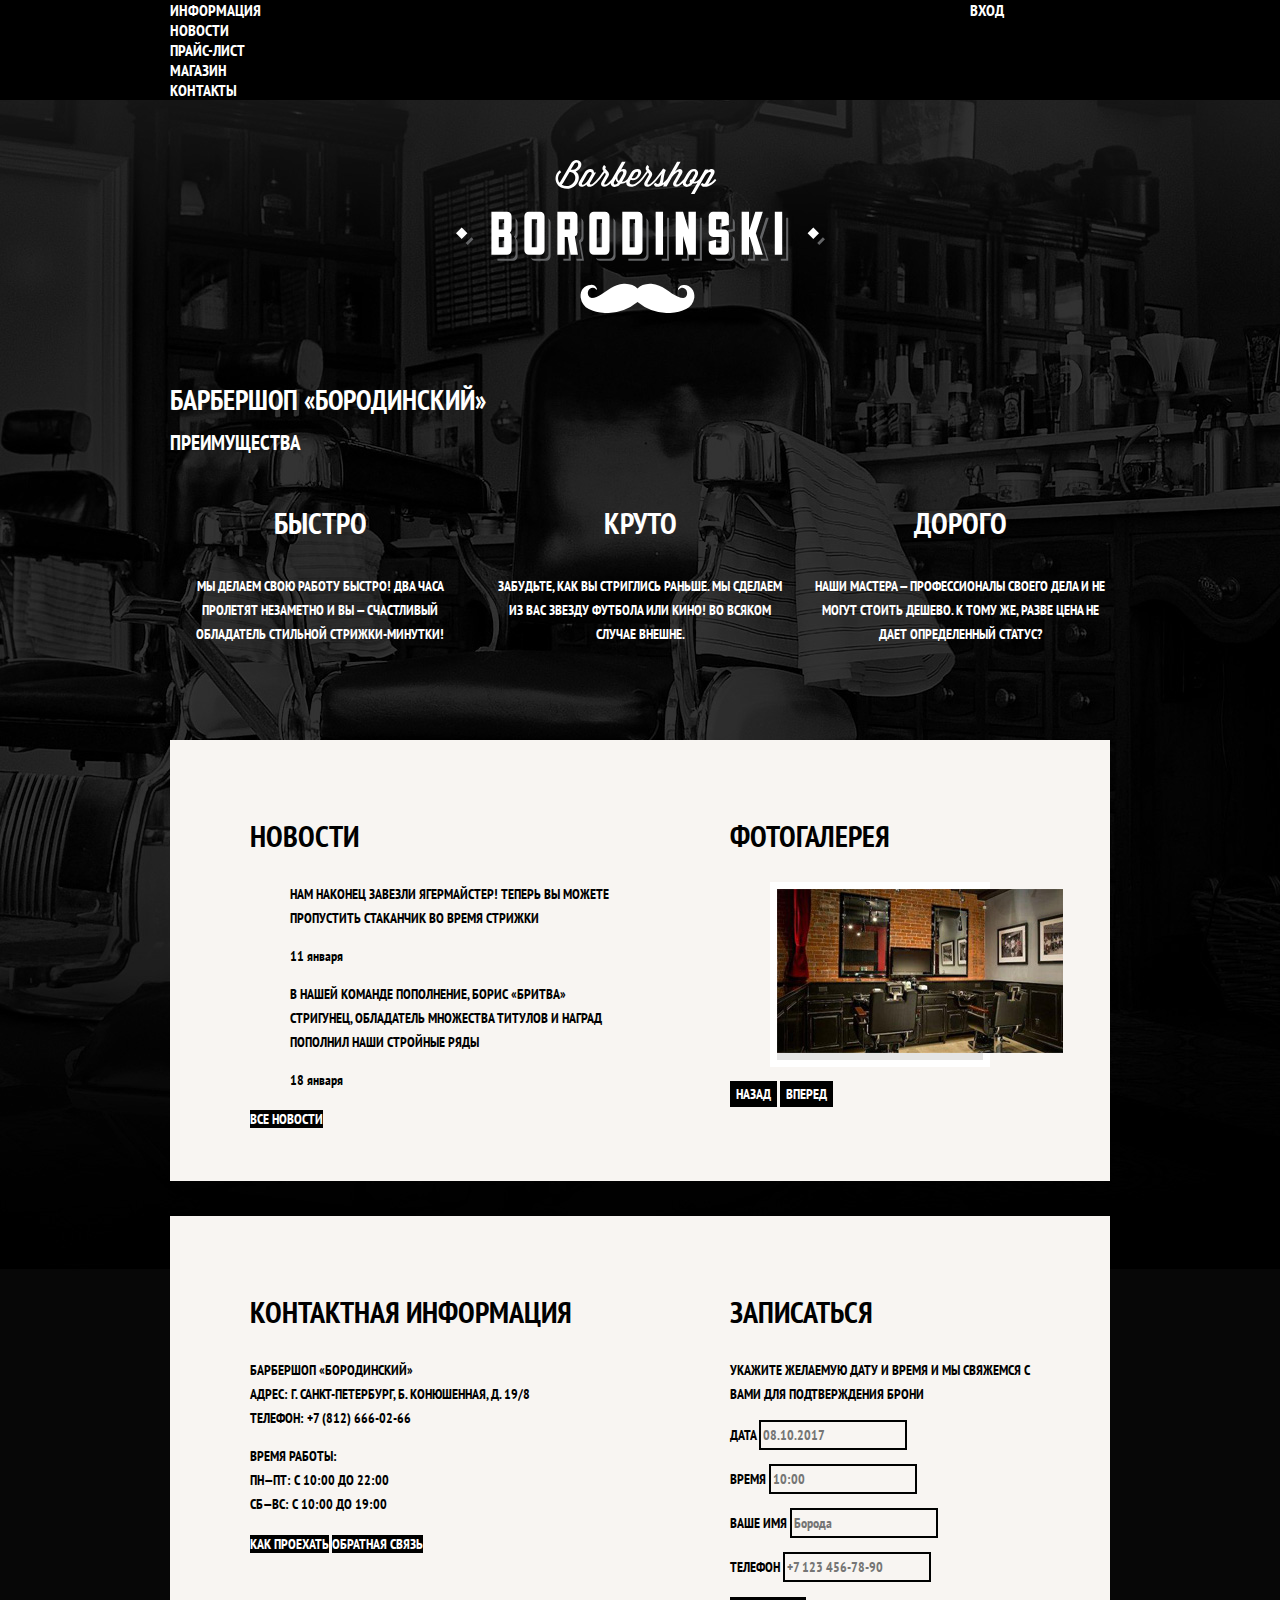
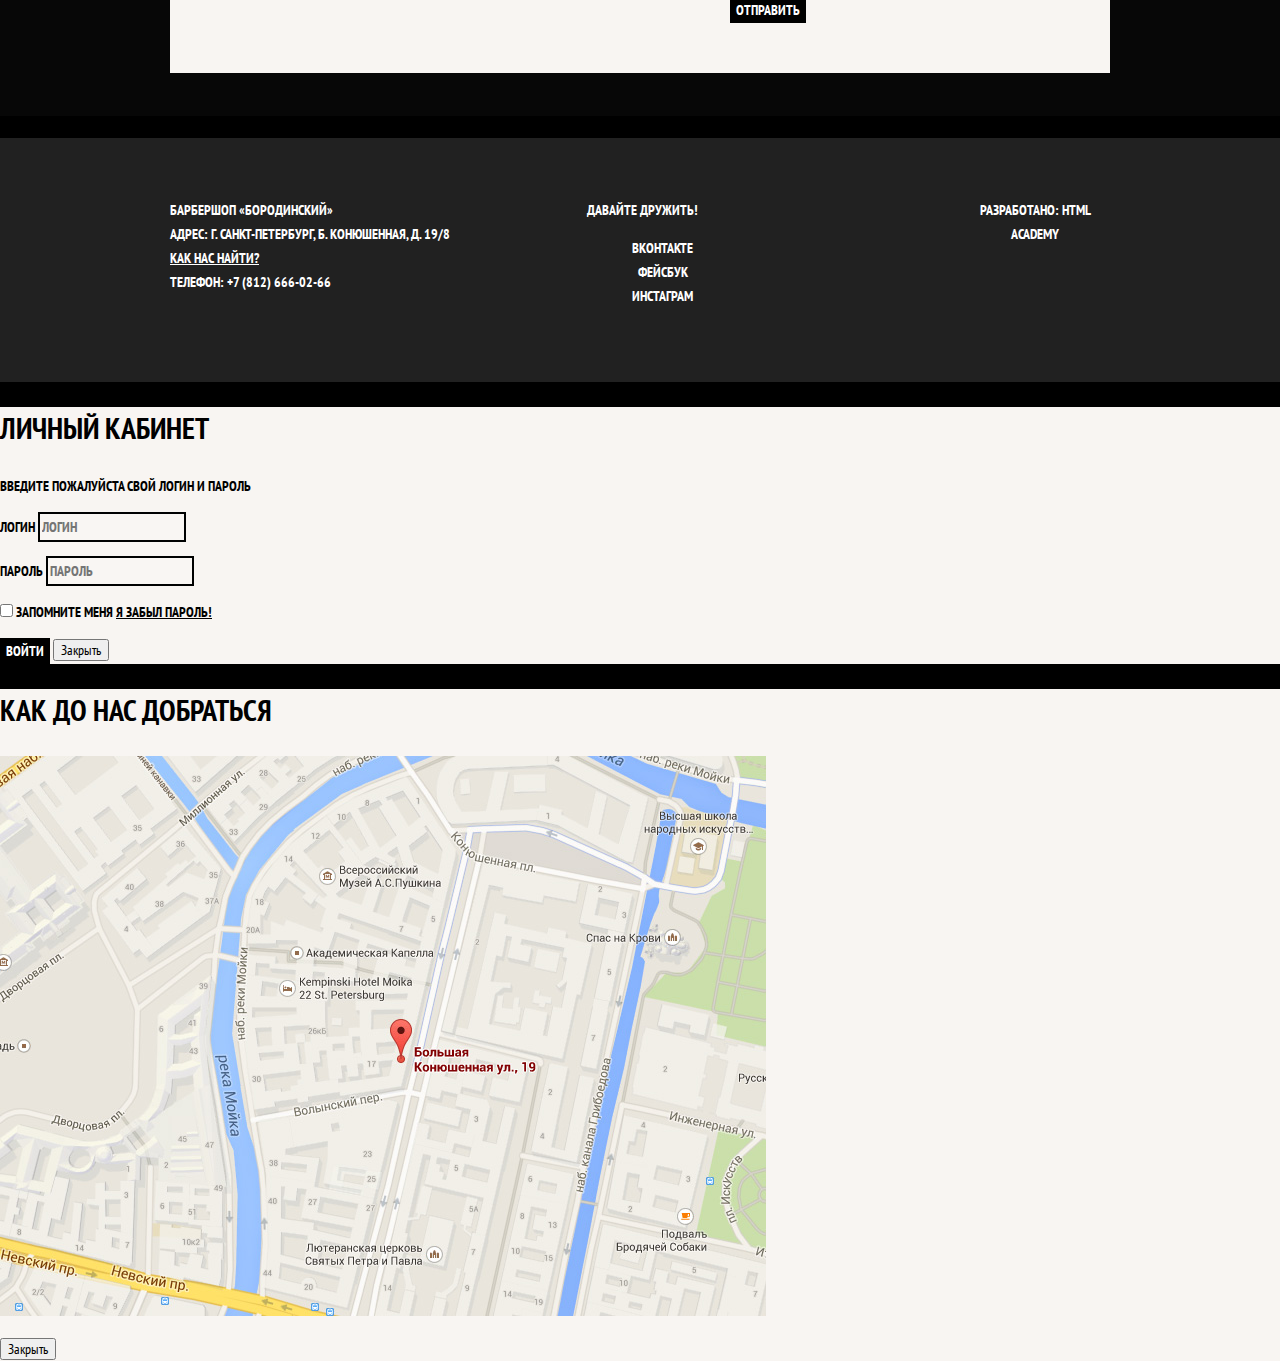
==== commit 99ca625e: "сетка страницы каталога" ====
--- a/index.html
+++ b/index.html
@@ -13,7 +13,7 @@
         <a class="main-header-logo"><img src="img/index-logo.svg" width="369" height="153" alt="Барбершоп «Бородинский»"></a>
         <div class="main-navigation-wrapper">
           <div class="container">
-            <ul class="main-menu">
+            <ul class="site-navigation">
               <li><a href="#">Информация</a></li>
               <li><a href="#">Новости</a></li>
               <li><a href="#">Прайс-лист</a></li>
--- a/css/style.css
+++ b/css/style.css
@@ -30,6 +30,27 @@
   background-repeat: repeat;
 }
 
+.inner-page .main-header {
+  margin-bottom: 50px;
+  background-color: #000000;
+}
+
+.inner-page .main-header-logo {
+  width: 111px;
+  height: 24px;
+  padding: 23px 20px;
+  order: 0;
+}
+
+.inner-page .main-navigation {
+  align-items: flex-start;
+  flex-direction: row;
+}
+
+.inner-page .user-navigation {
+  margin-left: auto;
+}
+
 a {
   text-decoration: none;
 }
@@ -46,8 +67,6 @@
   display: flex;
   flex-direction: column;
   align-items: center;
-
-  background-color: #000000;
 }
 
 .main-header-logo {
@@ -79,21 +98,21 @@
   justify-content: space-between;
 }
 
-.main-menu a:hover,
-.main-menu a:focus,
+.site-navigation a:hover,
+.site-navigation a:focus,
 .user-navigation a:hover,
 .user-navigation a:focus {
   background-color: #242424;
 }
 
-.main-menu,
+.site-navigation,
 .user-navigation {
   list-style: none;
   margin: 0;
   padding: 0;
 }
 
-.main-menu {
+.site-navigation {
   width: 620px;
 }
 
@@ -198,11 +217,18 @@
 }
 
 .page-title {
+  margin: 0;
+  margin-bottom: 15px;
+  padding: 0;
+
   font-size: 30px;
   line-height: 42px;
 }
 
 .breadcrumbs {
+  margin: 0;
+  padding: 0;
+  margin-bottom: 50px;
   list-style: none;
 }
 
@@ -219,6 +245,15 @@
   color: #aba9a7;
 }
 
+.catalog-columns {
+  display: flex;
+  justify-content: space-between;
+}
+
+.filters {
+  width: 180px;
+}
+
 .filters fieldset {
   border: none;
 }
@@ -244,13 +279,30 @@
   opacity: 0.5;
 }
 
+.products {
+  width: 700px;
+}
+
 .products-list {
-  list-style: none;
+  display: flex;
+  flex-wrap: wrap;
+  margin: 0;
+  padding: 0;
+  list-style: none;
+
+  margin-bottom: 25px;
 }
 
 .product-item {
+  width: 220px;
+  margin-bottom: 20px;
+  margin-right: 20px;
   background-color: #f8f8f8;
   box-shadow: 0 0 10px rgba(0, 0, 0, 0.1);
+}
+
+.product-item:nth-child(3n) {
+  margin-right: 0;
 }
 
 .product-item:hover {
@@ -284,6 +336,9 @@
 }
 
 .pagination-list {
+  margin: 0;
+  padding: 0;
+
   list-style: none;
 }
 
@@ -335,6 +390,9 @@
 .info ul {
   list-style: none;
 }
+.inner-page .main-footer {
+  margin-top: 45px;
+}
 
 .main-footer {
   margin-top: 65px;
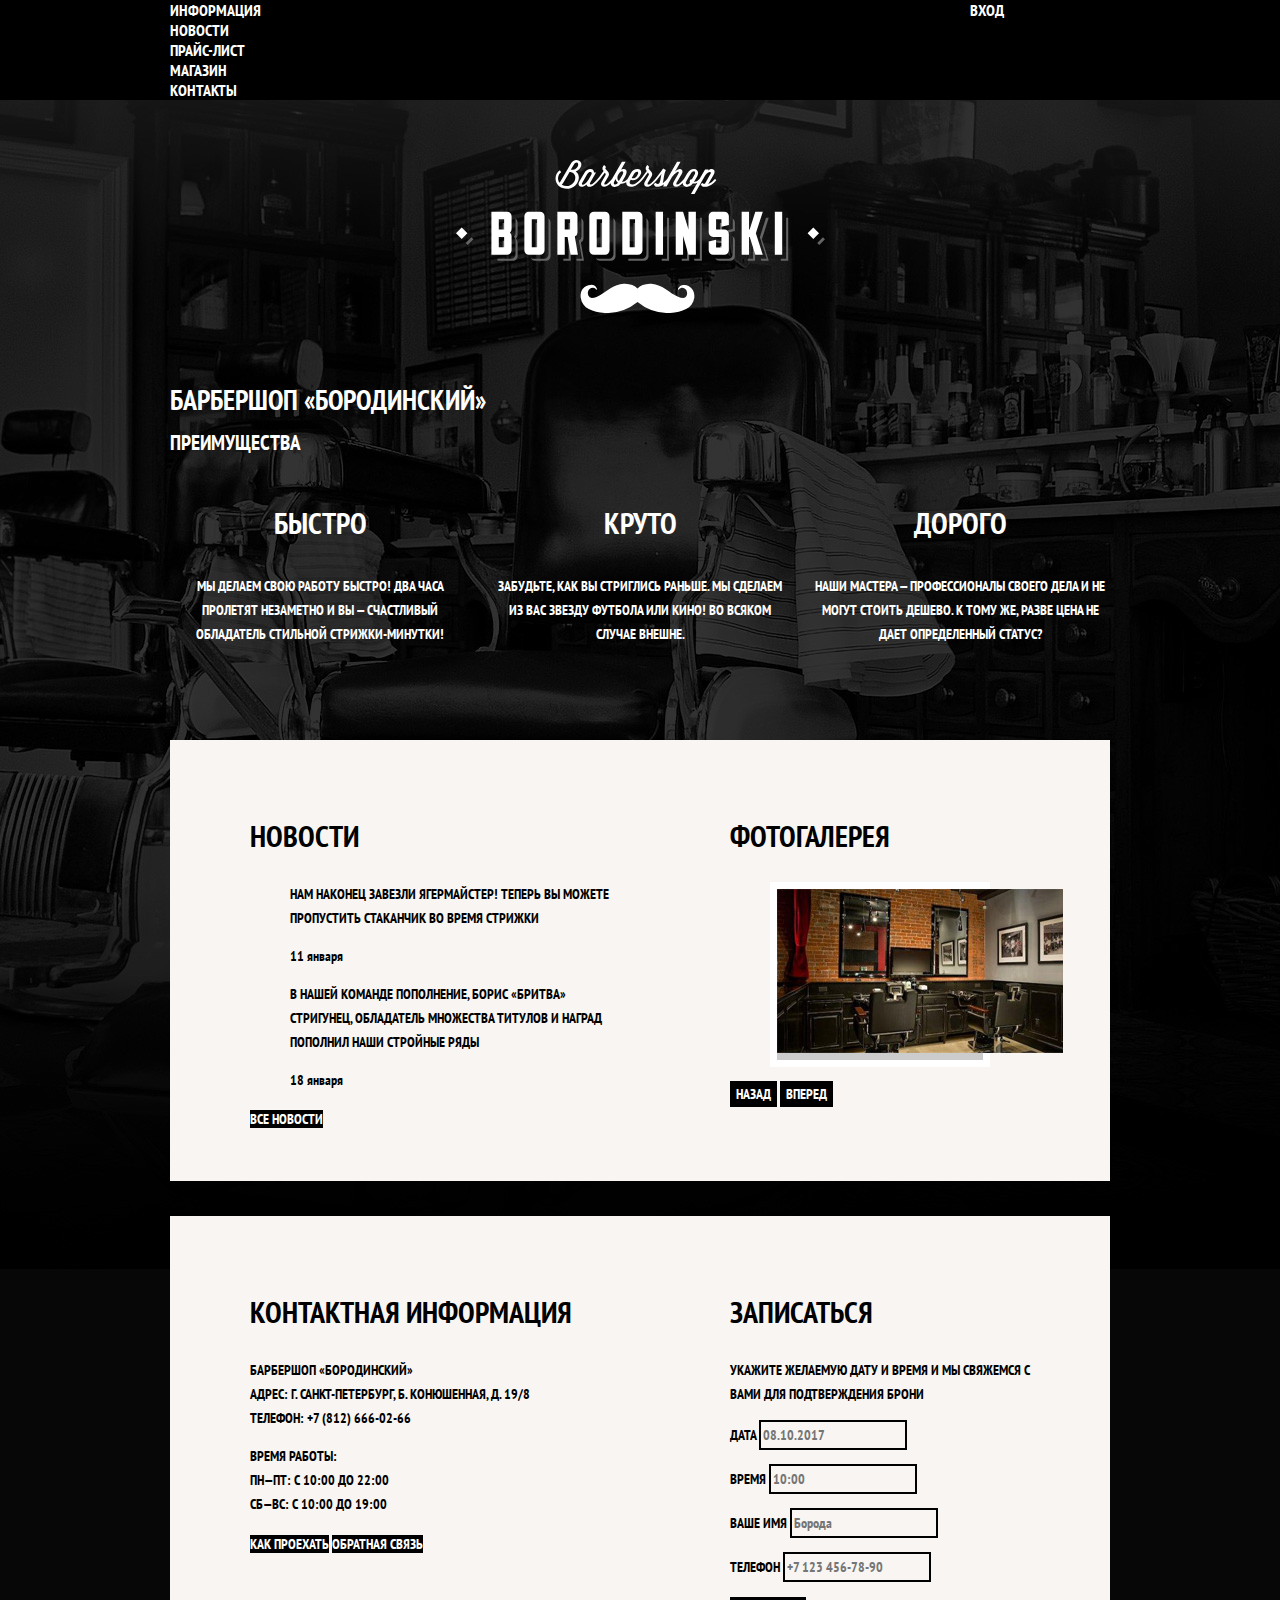
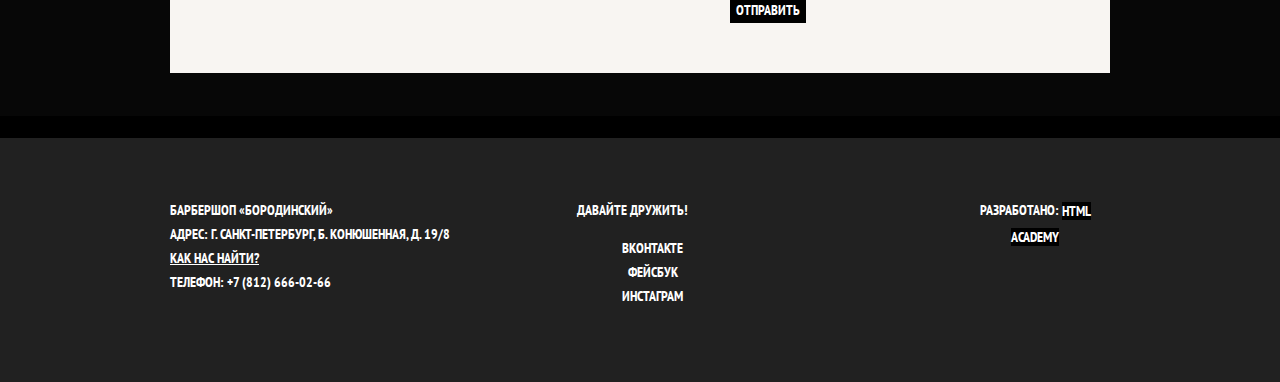
==== commit c5daa13b: "все поехало, психанула, перекопировала все с демок заново я во всем разобралась, честно" ====
--- a/index.html
+++ b/index.html
@@ -1,196 +1,150 @@
 <!DOCTYPE html>
 <html lang="ru">
-  <head>
-    <meta charset="utf-8">
-    <link href="https://fonts.googleapis.com/css?family=PT+Sans+Narrow:400,700&amp;subset=cyrillic" rel="stylesheet">
-    <title>Барбершоп «Бородинский»</title>
-    <link href="css/normalize.css" rel="stylesheet">
-    <link href="css/style.css" rel="stylesheet">
-  </head>
-  <body>
-		<header class="main-header">
-			<nav class="main-navigation">
-        <a class="main-header-logo"><img src="img/index-logo.svg" width="369" height="153" alt="Барбершоп «Бородинский»"></a>
-        <div class="main-navigation-wrapper">
-          <div class="container">
-            <ul class="site-navigation">
-              <li><a href="#">Информация</a></li>
-              <li><a href="#">Новости</a></li>
-              <li><a href="#">Прайс-лист</a></li>
-              <li><a href="#">Магазин</a></li>
-              <li><a href="#">Контакты</a></li>
-            </ul>
-            <ul class="user-navigation">
-              <li class="login-link"><a class="login-link" href="login.html" title="Войти в личный кабинет">Вход</a></li>
-            </ul>
-          </div>
-        </div>
-			</nav>
-		</header>
+<head>
+  <meta charset="UTF-8">
+  <title>Барбершоп «Бородинский»</title>
+  <link href="https://fonts.googleapis.com/css?family=PT+Sans+Narrow:400,700&amp;subset=latin,cyrillic" rel="stylesheet">
+  <link href="css/normalize.css" rel="stylesheet">
+  <link href="css/style.css" rel="stylesheet">
+</head>
 
-		<main class="container">
-			
-			<h1 class="visually-hidden">Барбершоп «Бородинский»</h1>
+<body>
 
-			<section class="features">
-				<h2 class="visually-hidden">Преимущества</h2>
-				<ul class="features-list">
-					<li class="feature-item">
-						<h3>Быстро</h3> 
-						<p>Мы делаем свою работу быстро! Два часа пролетят незаметно и вы — счастливый обладатель стильной стрижки-минутки!</p>
-					</li>
-					<li class="feature-item">
-						<h3>Круто</h3>
-						<p>Забудьте, как вы стриглись раньше. Мы сделаем из вас звезду футбола или кино! Во всяком случае внешне.</p>
-					</li>
-					<li class="feature-item">
-						<h3>Дорого</h3>
-						<p>Наши мастера — профессионалы своего дела и не могут стоить дешево. К тому же, разве цена не дает определенный статус?</p>
-					</li>
-				</ul>
-			</section>
+<header class="main-header">
+  <nav class="main-navigation">
+    <a class="main-header-logo">
+      <img src="img/index-logo.svg" width="369" height="153" alt="Логотип барбершопа «Бородинский»">
+    </a>
+    <div class="main-navigation-wrapper">
+      <div class="container">
+        <ul class="site-navigation">
+          <li><a href="info.html">Информация</a></li>
+          <li><a href="news.html">Новости</a></li>
+          <li><a href="price.html">Прайс-лист</a></li>
+          <li><a href="catalog.html">Магазин</a></li>
+          <li><a href="contacts.html">Контакты</a></li>
+        </ul>
+        <ul class="user-navigation">
+          <li><a class="login-link" href="login.html">Вход</a></li>
+        </ul>
+      </div>
+    </div>
+  </nav>
+</header>
 
-      <div class="index-columns">
+<main class="container">
 
-        <section class="news">
-          <h2>Новости</h2>
-          <ul class="news-list">
-            <li class="new-item">
-              <p>Нам наконец завезли Ягермайстер! Теперь вы можете пропустить стаканчик во время стрижки</p>
-              <time datetime="2016-01-11">11 января</time>
-            </li>
-            <li class="new-item">
-              <p>В нашей команде пополнение, Борис «Бритва» Стригунец, обладатель множества титулов и наград пополнил наши стройные ряды</p>
-              <time datetime="2016-01-18">18 января</time>
-            </li>
-          </ul>
-          <a href="#" class="btn">Все новости</a>
-        </section>
+  <h1 class="visually-hidden">Барбершоп «Бородинский»</h1>
 
-        <section class="gallery">
-          <h2>Фотогалерея</h2>
-          <figure class="gallery-content">
-            <a href="#"><img src="img/gallery-1.jpg" width="286" height="164" alt="Интерьер"></a>
-          </figure>
-          <button class="btn gallery-btn gallery-btn-back">Назад</button>
-          <button class="btn gallery-btn gallery-btn-next">Вперед</button>
-        </section>
+  <section class="features">
+    <h2 class="visually-hidden">Преимущества</h2>
+    <ul class="features-list">
+      <li class="feature-item">
+        <h3>Быстро</h3>
+        <p>Мы делаем свою работу быстро! Два часа пролетят незаметно и вы — счастливый обладатель стильной стрижки-минутки!</p>
+      </li>
+      <li class="feature-item">
+        <h3>Круто</h3>
+        <p>Забудьте, как вы стриглись раньше. Мы сделаем из вас звезду футбола или кино! Во всяком случае внешне.</p>
+      </li>
+      <li class="feature-item">
+        <h3>Дорого</h3>
+        <p>Наши мастера — профессионалы своего дела и не могут стоить дешево. К тому же, разве цена не дает определенный статус?</p>
+      </li>
+    </ul>
+  </section>
 
-      </div>
+  <div class="index-columns">
+    <section class="news">
+      <h2>Новости</h2>
+      <ul class="news-list">
+        <li class="news-item">
+          <p>Нам наконец завезли Ягермайстер! Теперь вы можете пропустить стаканчик во время стрижки</p>
+          <time datetime="2016-01-11">11 января</time>
+        </li>
+        <li class="news-item">
+          <p>В нашей команде пополнение, Борис «Бритва» Стригунец, обладатель множества титулов и наград пополнил наши стройные ряды</p>
+          <time datetime="2016-01-18">18 января</time>
+        </li>
+      </ul>
+      <a class="button" href="news.html">Все новости</a>
+    </section>
 
-      <div class="index-columns">
+    <section class="gallery">
+      <h2>Фотогалерея</h2>
+      <figure class="gallery-content">
+        <a href="#"><img src="img/gallery-1.jpg" width="286" height="164" alt="Интерьер"></a>
+      </figure>
+      <button class="button gallery-button gallery-button-back" type="button">Назад</button>
+      <button class="button gallery-button gallery-button-next" type="button">Вперед</button>
+    </section>
+  </div>
 
-        <section class="contacts">
-          <h2>Контактная информация</h2>
-          <p>
-            Барбершоп «Бородинский»<br>
-             Адрес: г. Санкт-Петербург, Б. Конюшенная, д. 19/8<br>
-             Телефон: +7 (812) 666-02-66
-           </p>
-           <p>
-            Время работы:<br>
-            пн—пт: с 10:00 до 22:00<br>
-            сб—вс: с 10:00 до 19:00
-          </p>
-          <a class="btn" href="#">Как проехать</a>
-          <a class="btn" href="#">Обратная связь</a>
-        </section>
+  <div class="index-columns">
+    <section class="contacts">
+      <h2>Контактная информация</h2>
+      <p>
+        Барбершоп «Бородинский»<br>
+        Адрес: г. Санкт-Петербург, Б. Конюшенная, д. 19/8<br>
+        Телефон: +7 (812) 666-02-66
+      </p>
+      <p>
+        Время работы:<br>
+        пн—пт: с 10:00 до 22:00<br>
+        сб—вс: с 10:00 до 19:00
+      </p>
+      <a class="button" href="map.html">Как проехать</a>
+      <a class="button" href="contacts.html">Обратная связь</a>
+    </section>
 
-        <section class="appointment">
-          <h2>Записаться</h2>
-          <p class="appointment-info">Укажите желаемую дату и время и мы свяжемся с вами для подтверждения брони</p>
-          <form class="appointment-form" action="https://echo.htmlacademy.ru" method="post">
-            <p class="appointment-item">
-              <label>
-                Дата
-                <input type="text" name="date" value="" placeholder="08.10.2017">
-              </label>
-            </p>
-            <p class="appointment-item">
-              <label>
-                Время
-                <input type="text" name="time" value="" placeholder="10:00">
-              </label>
-            </p>
-            <p class="appointment-item">
-              <label>
-                Ваше имя
-                <input type="text" name="fullname" value="" placeholder="Борода">
-              </label>
-            </p>
-            <p class="appointment-item">
-              <label>
-                Телефон
-                <input type="tel" name="phone" value="" placeholder="+7 123 456-78-90">
-              </label>
-            </p>
-            <button class="btn" type="submit">Отправить</button>
-          </form>
-        </section>
+    <section class="appointment">
+      <h2>Записаться</h2>
+      <p class="appointment-info">Укажите желаемую дату и время и мы свяжемся с вами для подтверждения брони</p>
+      <form class="appointment-form" action="https://echo.htmlacademy.ru" method="post">
+        <p class="appointment-item">
+          <label for="appointment-date">Дата</label>
+          <input id="appointment-date" type="text" name="date" value="" placeholder="08.10.2017">
+        </p>
+        <p class="appointment-item">
+          <label for="appointment-time">Время</label>
+          <input id="appointment-time" type="text" name="time" value="" placeholder="10:00">
+        </p>
+        <p class="appointment-item">
+          <label for="appointment-name">Ваше имя</label>
+          <input id="appointment-name" type="text" name="name" value="" placeholder="Борода">
+        </p>
+        <p class="appointment-item">
+          <label for="appointment-phone">Телефон</label>
+          <input id="appointment-phone" type="tel" name="phone" value="" placeholder="+7 123 456-78-90">
+        </p>
+        <button class="button" type="submit">Отправить</button>
+      </form>
+    </section>
+  </div>
 
-      </div>
+</main>
 
-		</main>
+<footer class="main-footer">
+  <div class="container">
+    <p class="footer-contacts">
+      Барбершоп «Бородинский»<br>
+      Адрес: г. Санкт-Петербург, Б. Конюшенная, д. 19/8<br>
+      <a href="map.html">Как нас найти?</a><br>
+      Телефон: +7 (812) 666-02-66
+    </p>
+    <div class="footer-social">
+      <b>Давайте дружить!</b>
+      <ul>
+        <li><a class="social-button" href="#">Вконтакте</a></li>
+        <li><a class="social-button" href="#">Фейсбук</a></li>
+        <li><a class="social-button" href="#">Инстаграм</a></li>
+      </ul>
+    </div>
+    <p class="footer-copyright">
+      <b>Разработано:</b> <a class="button" href="https://htmlacademy.ru">HTML Academy</a>
+    </p>
+  </div>
+</footer>
 
-		<footer class="main-footer">
-      <div class="container">
-        <p class="footer-contacts">
-          Барбершоп «Бородинский»<br>
-          Адрес: г. Санкт-Петербург, Б. Конюшенная, д. 19/8<br>
-          <a href="#">Как нас найти?</a><br>
-          Телефон: +7 (812) 666-02-66
-        </p>
-        <div class="footer-social">
-          <b>Давайте дружить!</b>
-          <ul>
-            <li><a class="social-button" href="#">Вконтакте</a></li>
-            <li><a class="social-button" href="#">Фейсбук</a></li>
-            <li><a class="social-button" href="#">Инстаграм</a></li>
-          </ul>
-        </div>
-        <p class="footer-copyright">
-          <b>Разработано:</b>
-          <a class="button" href="https://htmlacademy.ru">HTML Academy</a>
-        </p>
-      </div>
-		</footer>
-
-		<section class="modal modal-login">
-			<h2>Личный кабинет</h2>
-	      	<p>Введите пожалуйста свой логин и пароль</p>
-	      	<form class="login-form" action="https://echo.htmlacademy.ru" method="post">
-		      	<p>
-			      	<label class="visually-hidden">
-			      		Логин
-			      		<input class="login-icon-user" type="text" name="login" placeholder="Логин">
-			      	</label>
-		      	</p>
-		      	<p>
-			      	<label class="visually-hidden">
-			      		Пароль
-			      		<input class="login-icon-password" type="password" name="password" placeholder="Пароль">
-			      	</label>
-			    </p>
-			    <p class="login-password-info">
-			      	<label class="login-checkbox">
-			      		<input class="visually-hidden" type="checkbox" name="remember">
-			      		<span class="checkbox-indicator"></span>
-			      		Запомните меня
-			      	</label>
-				   	<a class="restore" href="#" title="Восстанить пароль">Я забыл пароль!</a>
-			   </p>
-		      	<button type="submit" class="btn">Войти</button>
-		      	<button class="modal-close" type="button">Закрыть</button>
-	      	</form>
-		</section>
-
-		<section class="modal modal-map">
-      		<h2 class="visually-hidden">Как до нас добраться</h2>
-      		<p>
-      			<img src="img/map.jpg" width="766" height="560" alt="Мы находимся по адресу г. Санкт-Петербург, ул. Большая Конюшенная, д. 19/8">
-  			</p>
-      		<button type="button" class="modal-close">Закрыть</button>
-    	</section>
-
-  	</body>
+</body>
 </html>
--- a/css/style.css
+++ b/css/style.css
@@ -1,101 +1,128 @@
 body {
-  padding: 0;
-  margin: 0;
+  margin: 0;
+  padding: 0;
 
   font-family: "PT Sans Narrow", Arial, sans-serif;
   font-size: 14px;
   line-height: 24px;
-  font-weight: bold;
+  font-weight: 700;
   color: #ffffff;
   text-transform: uppercase;
 
   background-color: #000000;
-  background-image: url("../img/bg.jpg");
+  background-image: url("../img/background.jpg");
   background-position: top center;
   background-repeat: no-repeat;
 }
 
-.html,
-.body {
-  min-width: 1122px;
-  min-height: 1750px;
-}
-
 .inner-page {
   color: #000000;
 
-  background-color: #f8f5f2;
+  background-color: #f9f6f3;
   background-image: url("../img/bg-light.jpg");
   background-position: 0 0;
   background-repeat: repeat;
 }
 
+.main-header {
+  margin-bottom: 75px;
+}
+
 .inner-page .main-header {
   margin-bottom: 50px;
+
   background-color: #000000;
 }
 
+a {
+  text-decoration: none;
+}
+
+.button {
+  font: inherit;
+
+  text-align: center;
+  color: #ffffff;
+  vertical-align: middle;
+  text-transform: uppercase;
+
+  background-color: #000000;
+  border: none;
+}
+
+.button:hover,
+.button:focus,
+.button:active {
+  background-color: #663d15;
+}
+
+.main-navigation {
+  display: flex;
+  flex-direction: column;
+  align-items: center;
+
+  font-size: 16px;
+  line-height: 20px;
+  color: #ffffff;
+
+  background-color: transparent;
+}
+
+.inner-page .main-navigation {
+  display: flex;
+  align-items: flex-start;
+  flex-direction: row;
+}
+
+.main-header-logo {
+  order: 2;
+  width: 368px;
+  height: 153px;
+}
+
 .inner-page .main-header-logo {
+  order: 0;
+
   width: 111px;
   height: 24px;
   padding: 23px 20px;
-  order: 0;
-}
-
-.inner-page .main-navigation {
-  align-items: flex-start;
-  flex-direction: row;
-}
-
-.inner-page .user-navigation {
-  margin-left: auto;
-}
-
-a {
-  text-decoration: none;
-}
-
-.main-header {
-  margin-bottom: 75px;
-}
-
-.main-navigation {
-  color: #ffffff;
-  font-size: 16px;
-  line-height: 20px;
-
-  display: flex;
-  flex-direction: column;
-  align-items: center;
-}
-
-.main-header-logo {
-  order: 2;
-
-  width: 369px;
-  height: 153px;
-}
-
-.main-navigation a {
-  color: #ffffff;
 }
 
 .main-navigation-wrapper {
   width: 100%;
   margin-bottom: 60px;
 
-background-color: #000000;
-}
-
-.container {
-  width: 940px;
-  padding: 0 10px;
-  margin: 0 auto;
+  background-color: #000000;
 }
 
 .main-navigation-wrapper .container {
   display: flex;
   justify-content: space-between;
+}
+
+
+.site-navigation,
+.user-navigation {
+  list-style: none;
+  margin: 0;
+  padding: 0;
+}
+
+.site-navigation {
+  width: 620px;
+}
+
+.user-navigation {
+  width: 140px;
+}
+
+.inner-page .user-navigation {
+  margin-left: auto;
+}
+
+.site-navigation a,
+.user-navigation a {
+  color: #ffffff;
 }
 
 .site-navigation a:hover,
@@ -105,38 +132,33 @@
   background-color: #242424;
 }
 
-.site-navigation,
-.user-navigation {
-  list-style: none;
-  margin: 0;
-  padding: 0;
-}
-
-.site-navigation {
-  width: 620px;
-}
-
-.user-navigation {
-  width: 140px;
+.container {
+  width: 940px;
+  margin: 0 auto;
+  padding: 0 10px;
+}
+
+.features {
+  margin-bottom: 80px;
 }
 
 .features-list {
-  margin: 0;
-  padding: 0;
-  list-style: none;
-  margin-bottom: 80px;
   display: flex;
   justify-content: space-between;
+  margin: 0;
+  padding: 0;
+
+  list-style: none;
+}
+
+.feature-item {
+  width: 300px;
+  text-align: center;
 }
 
 .feature-item h3 {
   font-size: 30px;
   line-height: 42px;
-}
-
-.feature-item {
-  text-align: center;
-  width: 300px;
 }
 
 .index-columns {
@@ -166,7 +188,7 @@
   list-style: none;
 }
 
-.new-item time {
+.news-item time {
   text-transform: none;
 }
 
@@ -175,7 +197,7 @@
 }
 
 .gallery-content {
-  background-color: #e5e5e5;
+  background-color: #cccccc;
   border: 7px solid #ffffff;
 }
 
@@ -183,24 +205,6 @@
   width: 380px;
 }
 
-.btn {
-  font: inherit;
-
-  text-align: center;
-  vertical-align: middle;
-  text-transform: uppercase;
-  color: #ffffff;
-
-  background-color: #000000;
-  border: none;
-}
-
-.btn:hover,
-.btn:focus,
-.btn:active {
-  background-color: #663d15;
-}
-
 .appointment {
   width: 300px;
 }
@@ -209,11 +213,11 @@
   font: inherit;
 
   background-color: transparent;
-  border: 2px solid #000101;
+  border: 2px solid #000000;
 }
 
 .appointment-item input:focus {
-  border-color: #663d15 ;
+  border-color: #663d15;
 }
 
 .page-title {
@@ -226,13 +230,14 @@
 }
 
 .breadcrumbs {
-  margin: 0;
-  padding: 0;
+  padding: 0;
+  margin: 0;
   margin-bottom: 50px;
-  list-style: none;
-}
-
-.breadcrumbs a{
+
+  list-style: none;
+}
+
+.breadcrumbs a {
   color: #000000;
 }
 
@@ -241,7 +246,7 @@
   text-decoration: underline;
 }
 
-.breadcrumbs .active {
+.breadcrumbs-current {
   color: #aba9a7;
 }
 
@@ -254,75 +259,76 @@
   width: 180px;
 }
 
-.filters fieldset {
+.filter fieldset {
   border: none;
 }
 
-.filters legend {
+.filter legend {
   font-size: 24px;
   line-height: 30px;
 }
 
-.filters ul {
+.filter ul {
   list-style: none;
   line-height: 18px;
 }
 
-.filter-option label:hover,
-.filter-option label:focus {
+.filter-input:hover + label,
+.filter-input:focus + label {
   color: #663d15;
 }
 
-.filter-option label:disabled {
+.filter-input:disabled + label {
   color: #000000;
 
   opacity: 0.5;
 }
 
-.products {
+.catalog {
   width: 700px;
 }
 
-.products-list {
+.catalog-list {
   display: flex;
   flex-wrap: wrap;
-  margin: 0;
-  padding: 0;
-  list-style: none;
-
+  padding: 0;
+  margin: 0;
   margin-bottom: 25px;
-}
-
-.product-item {
+
+  list-style: none;
+}
+
+.catalog-item {
   width: 220px;
   margin-bottom: 20px;
   margin-right: 20px;
+
   background-color: #f8f8f8;
   box-shadow: 0 0 10px rgba(0, 0, 0, 0.1);
 }
 
-.product-item:nth-child(3n) {
+.catalog-item:nth-child(3n) {
   margin-right: 0;
 }
 
-.product-item:hover {
+.catalog-item:hover {
   box-shadow: 0 0 10px rgba(0, 0, 0, 0.2);
 }
 
-.product-item a {
-  color: #000000;
-}
-
-.product-item h3 {
+.catalog-item a {
+  color: #000000;
+}
+
+.catalog-item h3 {
   font-size: 14px;
   line-height: 18px;
 }
 
-.product-category {
+.catalog-category {
   text-transform: none;
 }
 
-.price b {
+.catalog-item-price b {
   font-size: 14px;
   line-height: 20px;
   text-align: center;
@@ -330,79 +336,99 @@
   background-color: #e5e5e5;
 }
 
-.price .btn {
-  color: #ffffff;
+.catalog-item-price .button {
   line-height: 20px;
+  color: #ffffff;
 }
 
 .pagination-list {
-  margin: 0;
-  padding: 0;
-
-  list-style: none;
-}
-
-.pagination-list a {
+  padding: 0;
+  margin: 0;
+
+  list-style: none;
+}
+
+.pagination-item a {
   color: #ffffff;
 
   background-color: #000000;
 }
 
-.pagination-list a:hover,
-.pagination-list a:focus,
-.pagination-list a:active {
+.pagination-item a:hover,
+.pagination-item a:focus,
+.pagination-item a:active {
   background-color: #663d15;
 }
 
-.pagination-list .active {
+.pagination-item-current a {
   color: #000000;
 
   background-color: #ffffff;
 }
 
-.pagination-list .active:hover,
-.pagination-list .active:focus,
-.pagination-list .active:active{
+.pagination-item-current a:hover,
+.pagination-item-current a:focus,
+.pagination-item-current a:active {
   color: #000000;
 
   background-color: #ffffff;
 }
 
-.photos .preview {
-  list-style: none;
-}
-
-.preview li,
-.photos .full{
+.product-photo-preview {
+  list-style: none;
+}
+
+.product-photos {
+  width: 460px;
+}
+
+.product-photo-preview li {
   box-shadow: 0 0 10px 2px rgba(0, 0, 0, 0.1);
 }
 
-.info .article {
+.product-photo-full {
+  box-shadow: 0 0 10px 2px rgba(0, 0, 0, 0.1);
+}
+
+.product-article {
+  text-align: right;
   color: #aeaeae;
-  text-align: right;
-}
-
-.info h3 {
+}
+
+.product-price b {
+  line-height: 20px;
+  text-align: center;
+
+  background-color: #e5e5e5;
+}
+
+.product-info {
+  width: 390px;
+}
+
+.product-info h3 {
   font-size: 24px;
   line-height: 30px;
 }
 
-.info ul {
-  list-style: none;
-}
-.inner-page .main-footer {
-  margin-top: 45px;
+.product-info ul {
+  list-style: none;
 }
 
 .main-footer {
   margin-top: 65px;
   padding: 60px 0;
+
   color: #ffffff;
 
   background-color: #212121;
   background-image: url("../img/bg-dark.jpg");
   background-position: 0 0;
-  background-repeat: repeat ;
+  background-repeat: repeat;
+}
+
+.inner-page .main-footer {
+  margin-top: 45px;
 }
 
 .main-footer .container {
@@ -412,7 +438,7 @@
 .footer-contacts {
   width: 320px;
   margin: 0;
-  margin-right: 80px;
+  margin-right: 70px;
 }
 
 .footer-contacts a {
@@ -427,6 +453,7 @@
 
 .footer-social {
   width: 145px;
+
   text-align: center;
 }
 
@@ -442,13 +469,7 @@
   width: 150px;
   margin: 0;
   margin-left: auto;
-
-  text-align: center;
-}
-
-
-.footer-copyright .button {
-  color: #ffffff;
+  text-align: center;
 }
 
 .footer-copyright .button:hover,
@@ -457,46 +478,3 @@
 
   background-color: #ffffff;
 }
-
-.modal {
-  color: #000000;
-
-  background-color: #f8f5f2;
-  background-image: url("../img/bg-light.jpg");
-  background-position: 0 0;
-  background-repeat: repeat;
-}
-
-.modal h2 {
-  font-size: 30px;
-  line-height: 42px;
-}
-
-.modal-login input[type="text"],
-.modal-login input[type="password"] {
-  font: inherit;
-  color: #000000;
-  text-transform: uppercase;
-
-  background-color: #f9f6f3;
-  border: 2px solid #000101;
-}
-
-.modal-login input:focus {
-  border-color: #663d15;
-}
-
-.login-checkbox:hover,
-.login-checkbox:focus {
-  color: #663d15;
-}
-
-.restore {
-  color: #000000;
-  text-decoration: underline;
-}
-
-.restore:hover,
-.restore:focus {
-  text-decoration: none;
-}
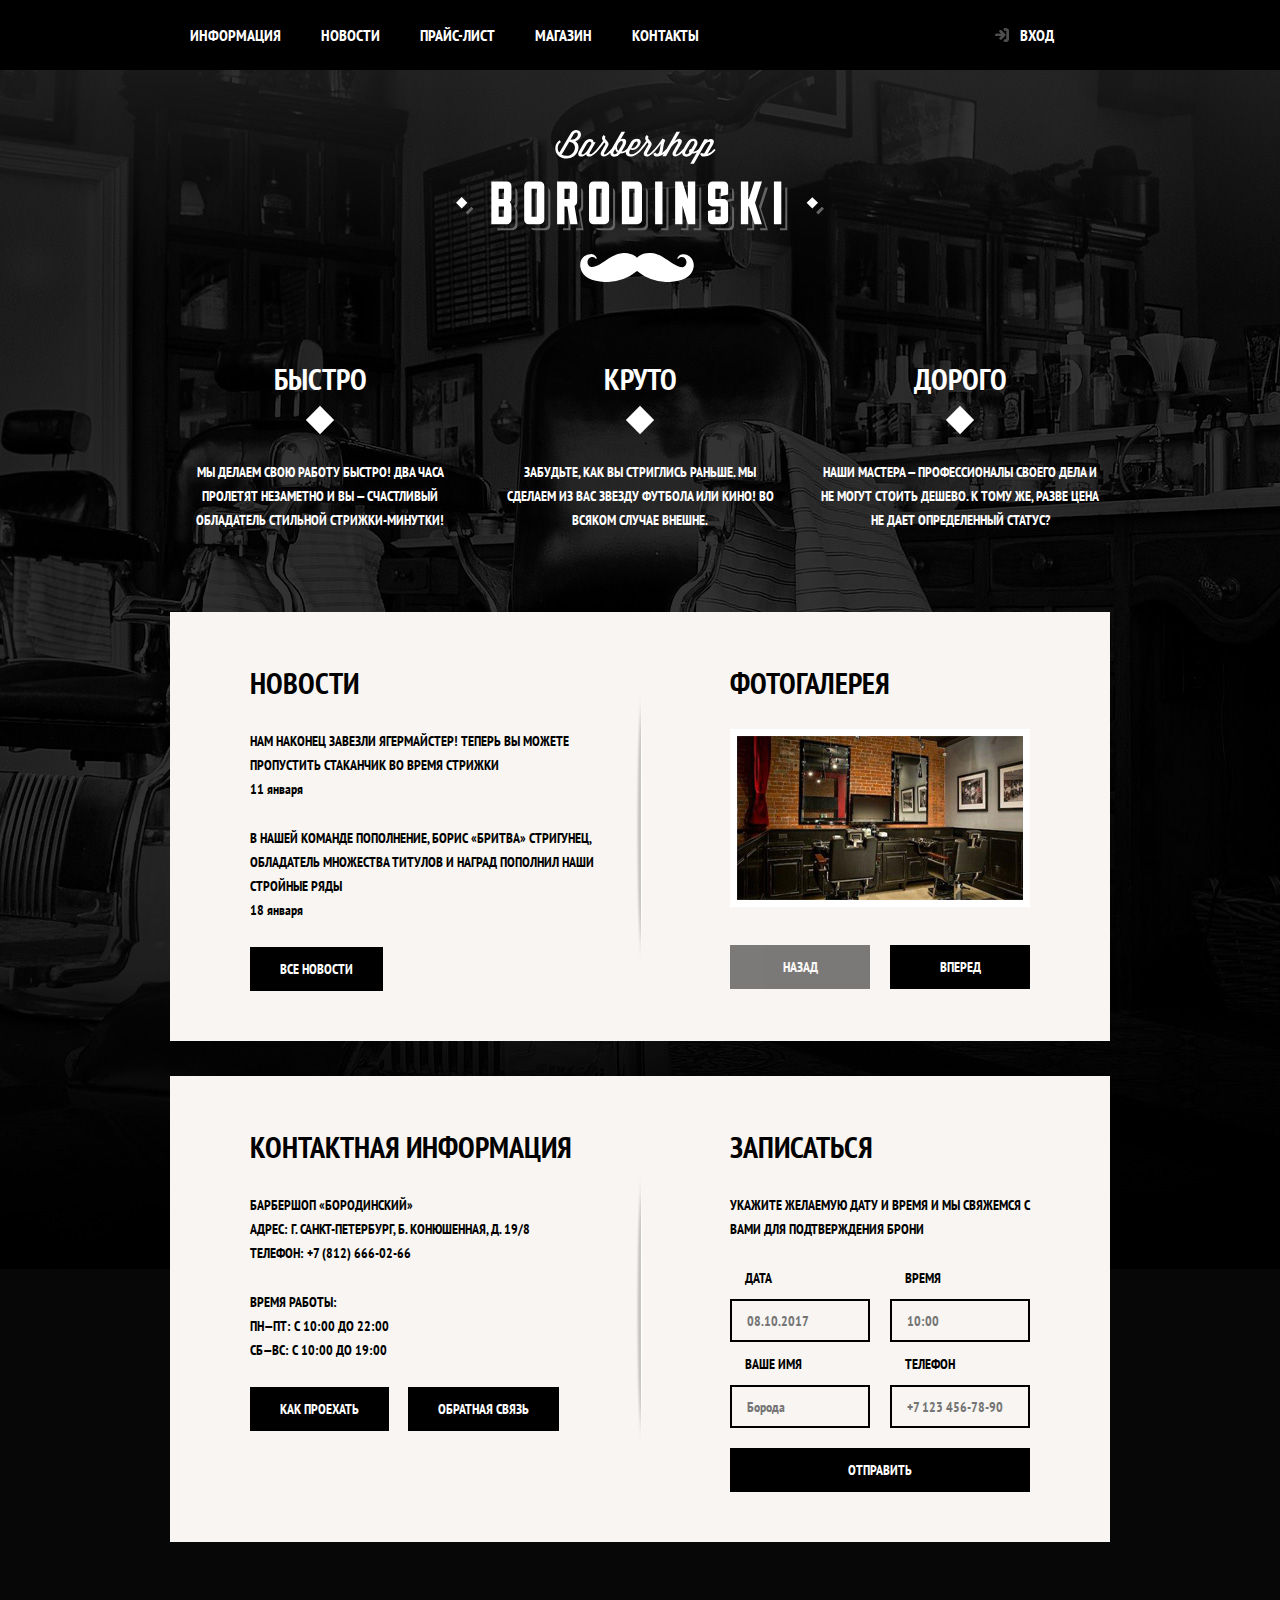
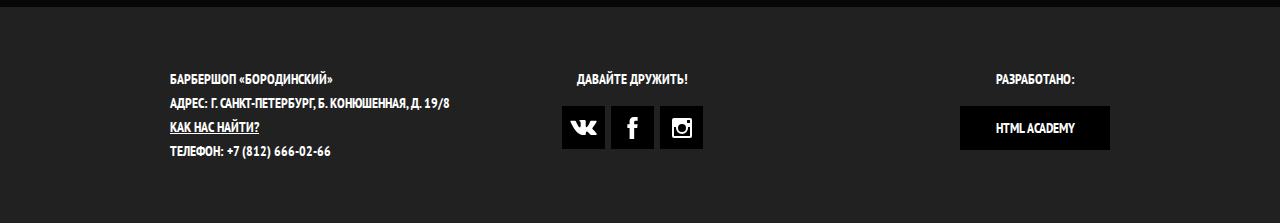
==== commit ffb566c0: "микросетка главной страницы" ====
--- a/index.html
+++ b/index.html
@@ -72,11 +72,13 @@
 
     <section class="gallery">
       <h2>Фотогалерея</h2>
-      <figure class="gallery-content">
+      <div class="gallery-container">
+        <figure class="gallery-content">
         <a href="#"><img src="img/gallery-1.jpg" width="286" height="164" alt="Интерьер"></a>
-      </figure>
-      <button class="button gallery-button gallery-button-back" type="button">Назад</button>
-      <button class="button gallery-button gallery-button-next" type="button">Вперед</button>
+        </figure>
+        <button class="button gallery-button gallery-button-back" type="button" disabled>Назад</button>
+        <button class="button gallery-button gallery-button-next" type="button">Вперед</button>
+      </div>
     </section>
   </div>
 
@@ -135,9 +137,30 @@
     <div class="footer-social">
       <b>Давайте дружить!</b>
       <ul>
-        <li><a class="social-button" href="#">Вконтакте</a></li>
-        <li><a class="social-button" href="#">Фейсбук</a></li>
-        <li><a class="social-button" href="#">Инстаграм</a></li>
+        <li>
+          <a class="social-button" href="#">
+            <span class="visually-hidden">Вконтакте</span>
+            <svg xmlns="http://www.w3.org/2000/svg" width="27" height="15" viewBox="0 0 26.14 14.91">
+              <path fill="#fff" d="M26 13.47l-.09-.17a13.55 13.55 0 0 0-2.6-3q-.87-.83-1.1-1.12A1 1 0 0 1 22 8a10.27 10.27 0 0 1 1.22-1.78l.88-1.16q2.35-3.13 2-4L26 .94a.8.8 0 0 0-.4-.22 2.14 2.14 0 0 0-.87 0h-3.92a.51.51 0 0 0-.27 0h-.3a.6.6 0 0 0-.15.14.93.93 0 0 0-.14.24 22.22 22.22 0 0 1-1.46 3.06q-.5.84-.93 1.46a7 7 0 0 1-.71.91 4.94 4.94 0 0 1-.52.47q-.23.18-.35.15l-.23-.05a.9.9 0 0 1-.31-.33 1.49 1.49 0 0 1-.16-.53V1.6a3.14 3.14 0 0 0 0-.62 2.12 2.12 0 0 0-.14-.44.73.73 0 0 0-.28-.33 1.57 1.57 0 0 0-.46-.18A9 9 0 0 0 12.57 0a8.93 8.93 0 0 0-3.25.33 1.83 1.83 0 0 0-.52.41q-.25.3-.07.33a1.67 1.67 0 0 1 1.16.59l.08.16a2.6 2.6 0 0 1 .19.63 6.32 6.32 0 0 1 .12 1 10.59 10.59 0 0 1 0 1.7q-.07.71-.13 1.1a2.21 2.21 0 0 1-.18.64 2.69 2.69 0 0 1-.16.3l-.07.07a1 1 0 0 1-.37.07.86.86 0 0 1-.46-.19 3.27 3.27 0 0 1-.56-.52 7 7 0 0 1-.66-.93q-.37-.6-.76-1.42l-.22-.39q-.2-.38-.56-1.11t-.62-1.43A.9.9 0 0 0 5.2.9h-.07a.93.93 0 0 0-.22-.16A1.44 1.44 0 0 0 4.6.65L.87.68A1 1 0 0 0 .1.94L0 1a.44.44 0 0 0 0 .22 1.08 1.08 0 0 0 .08.37Q.9 3.53 1.86 5.31t1.66 2.87Q4.23 9.27 5 10.24t1 1.24l.37.41.34.33a8.06 8.06 0 0 0 1 .78 16.34 16.34 0 0 0 1.4.9 7.6 7.6 0 0 0 1.79.72 6.19 6.19 0 0 0 2 .22h1.57a1.08 1.08 0 0 0 .72-.3l.05-.07a.9.9 0 0 0 .1-.25 1.38 1.38 0 0 0 0-.37 4.48 4.48 0 0 1 .09-1.05 2.77 2.77 0 0 1 .23-.71 1.74 1.74 0 0 1 .29-.4 1.19 1.19 0 0 1 .23-.2h.11a.86.86 0 0 1 .77.21 4.52 4.52 0 0 1 .83.79q.39.47.93 1.05a6.41 6.41 0 0 0 1 .87l.27.16a3.31 3.31 0 0 0 .71.3 1.53 1.53 0 0 0 .76.07l3.48-.05a1.58 1.58 0 0 0 .8-.17.68.68 0 0 0 .34-.37 1.06 1.06 0 0 0 0-.46 1.71 1.71 0 0 0-.1-.36z"/>
+            </svg>
+          </a>
+        </li>
+        <li>
+          <a class="social-button" href="#">
+            <span class="visually-hidden">Фейсбук</span>
+            <svg xmlns="http://www.w3.org/2000/svg" width="19" height="22" viewBox="0 0 10.15 21.74">
+              <path fill="#fff" d="M3.34 1.12A4.77 4.77 0 0 1 6.53 0h3.61v3.81H7.81a1.07 1.07 0 0 0-1.09.83v2.55h3.42c-.08 1.23-.24 2.45-.41 3.67h-3v10.87H2.21V10.86H0V7.21h2.19V3.66a3.83 3.83 0 0 1 1.15-2.54z"/>
+            </svg>
+          </a>
+        </li>
+        <li>
+          <a class="social-button" href="#">
+            <span class="visually-hidden">Инстаграм</span>
+            <svg xmlns="http://www.w3.org/2000/svg" width="20" height="20" viewBox="0 0 20 20">
+              <path fill="#fff" d="M18 0H2a2 2 0 0 0-2 2v16a2 2 0 0 0 2 2h16a2 2 0 0 0 2-2V2a2 2 0 0 0-2-2zm-8 6a4 4 0 1 1-4 4 4 4 0 0 1 4-4zM2.5 18a.47.47 0 0 1-.5-.5V9h2.1a3.4 3.4 0 0 0-.1 1 6 6 0 1 0 12 0 3.4 3.4 0 0 0-.1-1H18v8.5a.47.47 0 0 1-.5.5zM18 4.5a.47.47 0 0 1-.5.5h-2a.47.47 0 0 1-.5-.5v-2a.47.47 0 0 1 .5-.5h2a.47.47 0 0 1 .5.5z"/>
+            </svg>
+          </a>
+        </li>
       </ul>
     </div>
     <p class="footer-copyright">
--- a/css/style.css
+++ b/css/style.css
@@ -38,7 +38,35 @@
   text-decoration: none;
 }
 
+img {
+  max-width: 100%;
+  height: auto;
+}
+
+.visually-hidden:not(:focus):not(:active),
+input[type="checkbox"].visually-hidden,
+input[type="radio"].visually-hidden {
+  position: absolute;
+
+  width: 1px;
+  height: 1px;
+  margin: -1px;
+  border: 0;
+  padding: 0;
+
+  white-space: nowrap;
+
+  clip-path: inset(100%);
+  clip: rect(0 0 0 0);
+  overflow: hidden;
+}
+
 .button {
+  display: inline-block;
+
+  padding: 10px 30px;
+  margin-right: 16px;
+
   font: inherit;
 
   text-align: center;
@@ -56,6 +84,13 @@
   background-color: #663d15;
 }
 
+.button .disabled,
+.button:disabled {
+  cursor: default;
+  opacity: 0.5;
+  background-color: #000000;
+}
+
 .main-navigation {
   display: flex;
   flex-direction: column;
@@ -109,11 +144,46 @@
 }
 
 .site-navigation {
+  display: flex;
+  flex-wrap: wrap;
+
   width: 620px;
 }
 
 .user-navigation {
+  display: flex;
+  flex-wrap: wrap;
+
   width: 140px;
+}
+
+.user-navigation .login-link {
+  position: relative;
+
+  padding-left: 50px;
+}
+
+.login-link::before {
+  content: '';
+
+  position: absolute;
+  top: 27px;
+  left:24px;
+
+  width: 16px;
+  height: 18px;
+
+  background-image: url("../img/login.svg");
+  background-repeat: no-repeat;
+  background-position: 0 0;
+
+  opacity: 0.3;
+}
+
+.login-link:hover::before,
+.login-link:focus::before,
+.login-link:active::before {
+  opacity: 1;
 }
 
 .inner-page .user-navigation {
@@ -122,6 +192,10 @@
 
 .site-navigation a,
 .user-navigation a {
+  display: block;
+  padding: 25px 20px;
+
+  vertical-align: middle;
   color: #ffffff;
 }
 
@@ -156,9 +230,33 @@
   text-align: center;
 }
 
+.feature-item p {
+  margin: 0 10px;
+}
+
 .feature-item h3 {
+  position: relative;
+
+  margin: 0;
+  margin-bottom: 60px;
   font-size: 30px;
   line-height: 42px;
+}
+
+.features h3::after {
+  content: '';
+
+  position: absolute;
+  left: 50%;
+  bottom: -30px;
+
+  width: 20px;
+  height: 20px;
+  margin-left: -10px;
+
+  transform: rotate(45deg);
+
+  background-color: #ffffff;
 }
 
 .index-columns {
@@ -170,12 +268,20 @@
   color: #000000;
 
   background-color: #f8f5f2;
-  background-image: url("../img/bg-light.jpg");
-  background-position: 0 0;
-  background-repeat: repeat;
+  background-image:
+    url("../img/line.png"),
+    url("../img/bg-light.jpg");
+  background-position:
+    center,
+    0 0;
+  background-repeat:
+    no-repeat,
+    repeat;
 }
 
 .index-columns h2 {
+  margin: 0;
+  margin-bottom: 25px;
   font-size: 30px;
   line-height: 42px;
 }
@@ -185,7 +291,18 @@
 }
 
 .news-list {
-  list-style: none;
+  margin: 0;
+  padding: 0;
+  margin-bottom: 25px;
+  list-style: none;
+}
+
+.news-item {
+  margin-bottom: 25px;
+}
+
+.news-item p {
+  margin: 0;
 }
 
 .news-item time {
@@ -197,19 +314,60 @@
 }
 
 .gallery-content {
+  margin: 0;
+  height: 164px;
   background-color: #cccccc;
   border: 7px solid #ffffff;
 }
+.gallery-content img {
+  width: 286px;
+  height: 164px;
+}
+
+.gallery-container {
+  position: relative;
+  height: 260px;
+}
+
+.gallery-button {
+  position: absolute;
+  bottom: 0;
+  box-sizing: border-box;
+
+  width: 140px;
+  margin: 0;
+}
+
+.gallery-button-back {
+  left: 0;
+}
+
+.gallery-button-next {
+  right: 0;
+}
 
 .contacts {
   width: 380px;
 }
 
+.contacts p {
+  margin: 0;
+  margin-bottom: 25px;
+}
+
 .appointment {
   width: 300px;
 }
 
+.appointment-info {
+  margin: 0;
+  margin-bottom: 25px;
+}
+
 .appointment-item input {
+  box-sizing: border-box;
+  width: 140px;
+  padding: 8px 15px 7px;
   font: inherit;
 
   background-color: transparent;
@@ -218,6 +376,32 @@
 
 .appointment-item input:focus {
   border-color: #663d15;
+}
+
+.appointment-form {
+  display: flex;
+  flex-wrap: wrap;
+  justify-content: space-between;
+}
+
+.appointment-item {
+  width: 140px;
+
+  margin: 0;
+  margin-bottom: 10px;
+}
+
+.appointment-item label {
+  display: block;
+  margin-bottom: 9px;
+  margin-left: 15px;
+}
+
+.appointment .button {
+  display: block;
+  width: 100%;
+  margin-right: 0;
+  margin-top: 10px;
 }
 
 .page-title {
@@ -458,11 +642,38 @@
 }
 
 .footer-social ul {
+  display: flex;
+  width: 141px;
+  flex-wrap: wrap;
+  justify-content: space-between;
+  padding: 0;
+  margin: 0 auto;
   list-style: none;
 }
 
 .social-button {
-  color: #ffffff;
+  display: flex;
+  align-items: center;
+  justify-content: center;
+  width: 43px;
+  height: 43px;
+  color: #ffffff;
+  background-color: #000000;
+}
+
+.social-button:hover,
+.social-button:focus {
+  background-color: #ffffff;
+}
+
+.social-button:hover path,
+.social-button:focus path {
+  fill: #000000;
+}
+
+.footer-social b {
+  display: block;
+  margin-bottom: 15px;
 }
 
 .footer-copyright {
@@ -470,6 +681,16 @@
   margin: 0;
   margin-left: auto;
   text-align: center;
+}
+
+.footer-copyright b {
+  display: block;
+  margin-bottom: 15px;
+}
+
+.footer-copyright .button {
+  display: block;
+  margin-right: 0;
 }
 
 .footer-copyright .button:hover,
